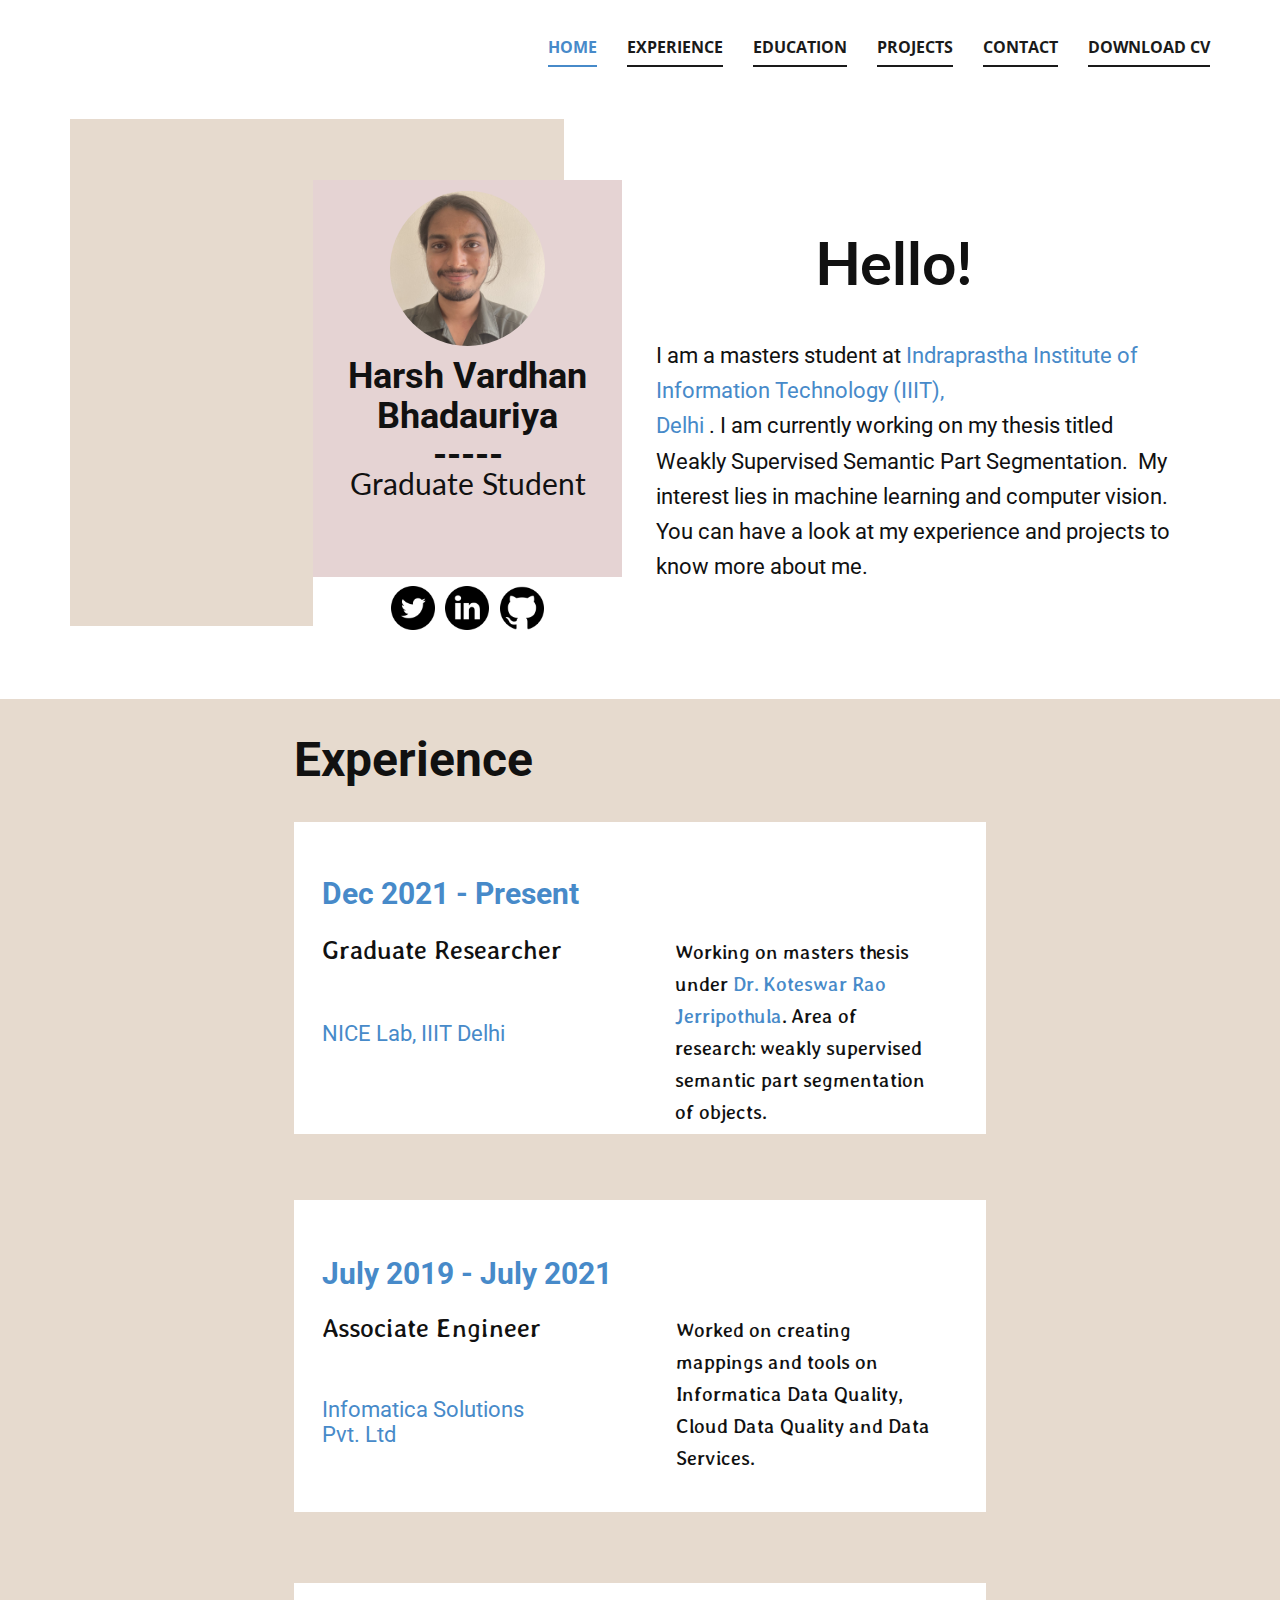
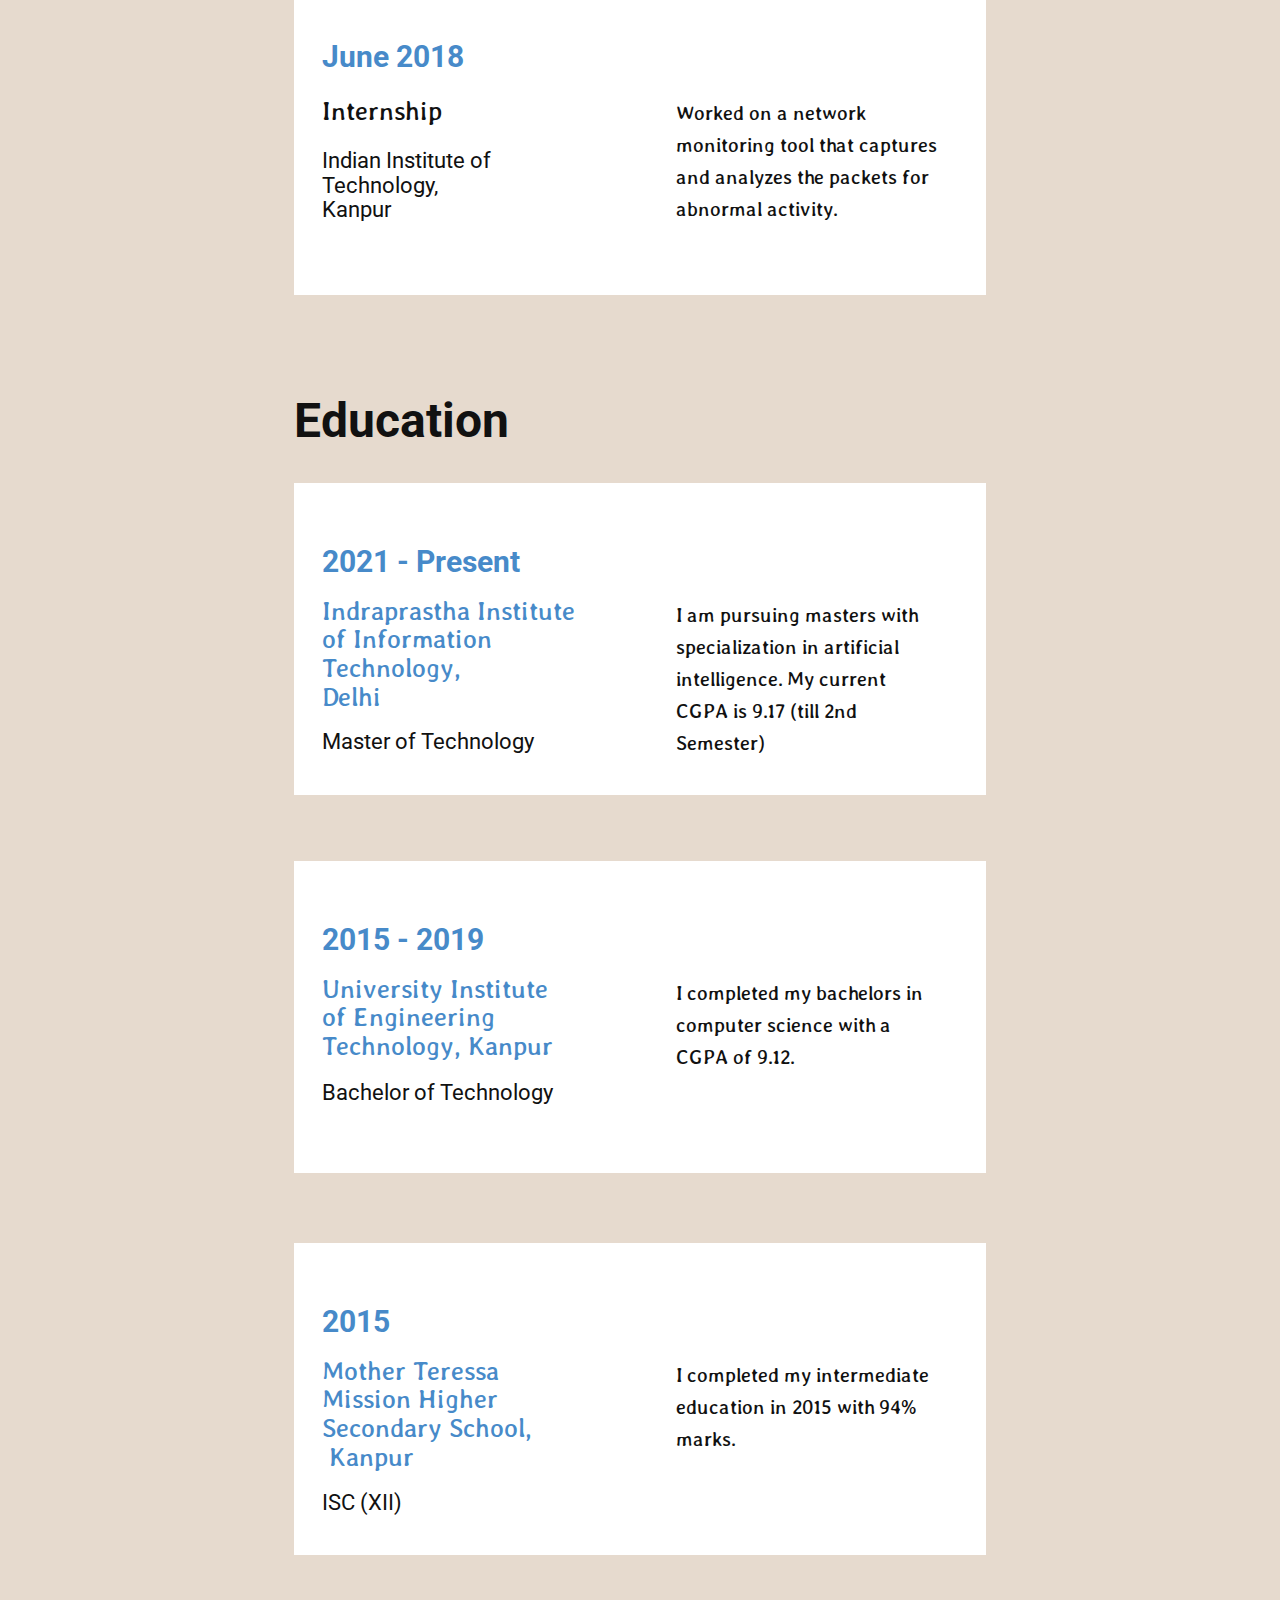
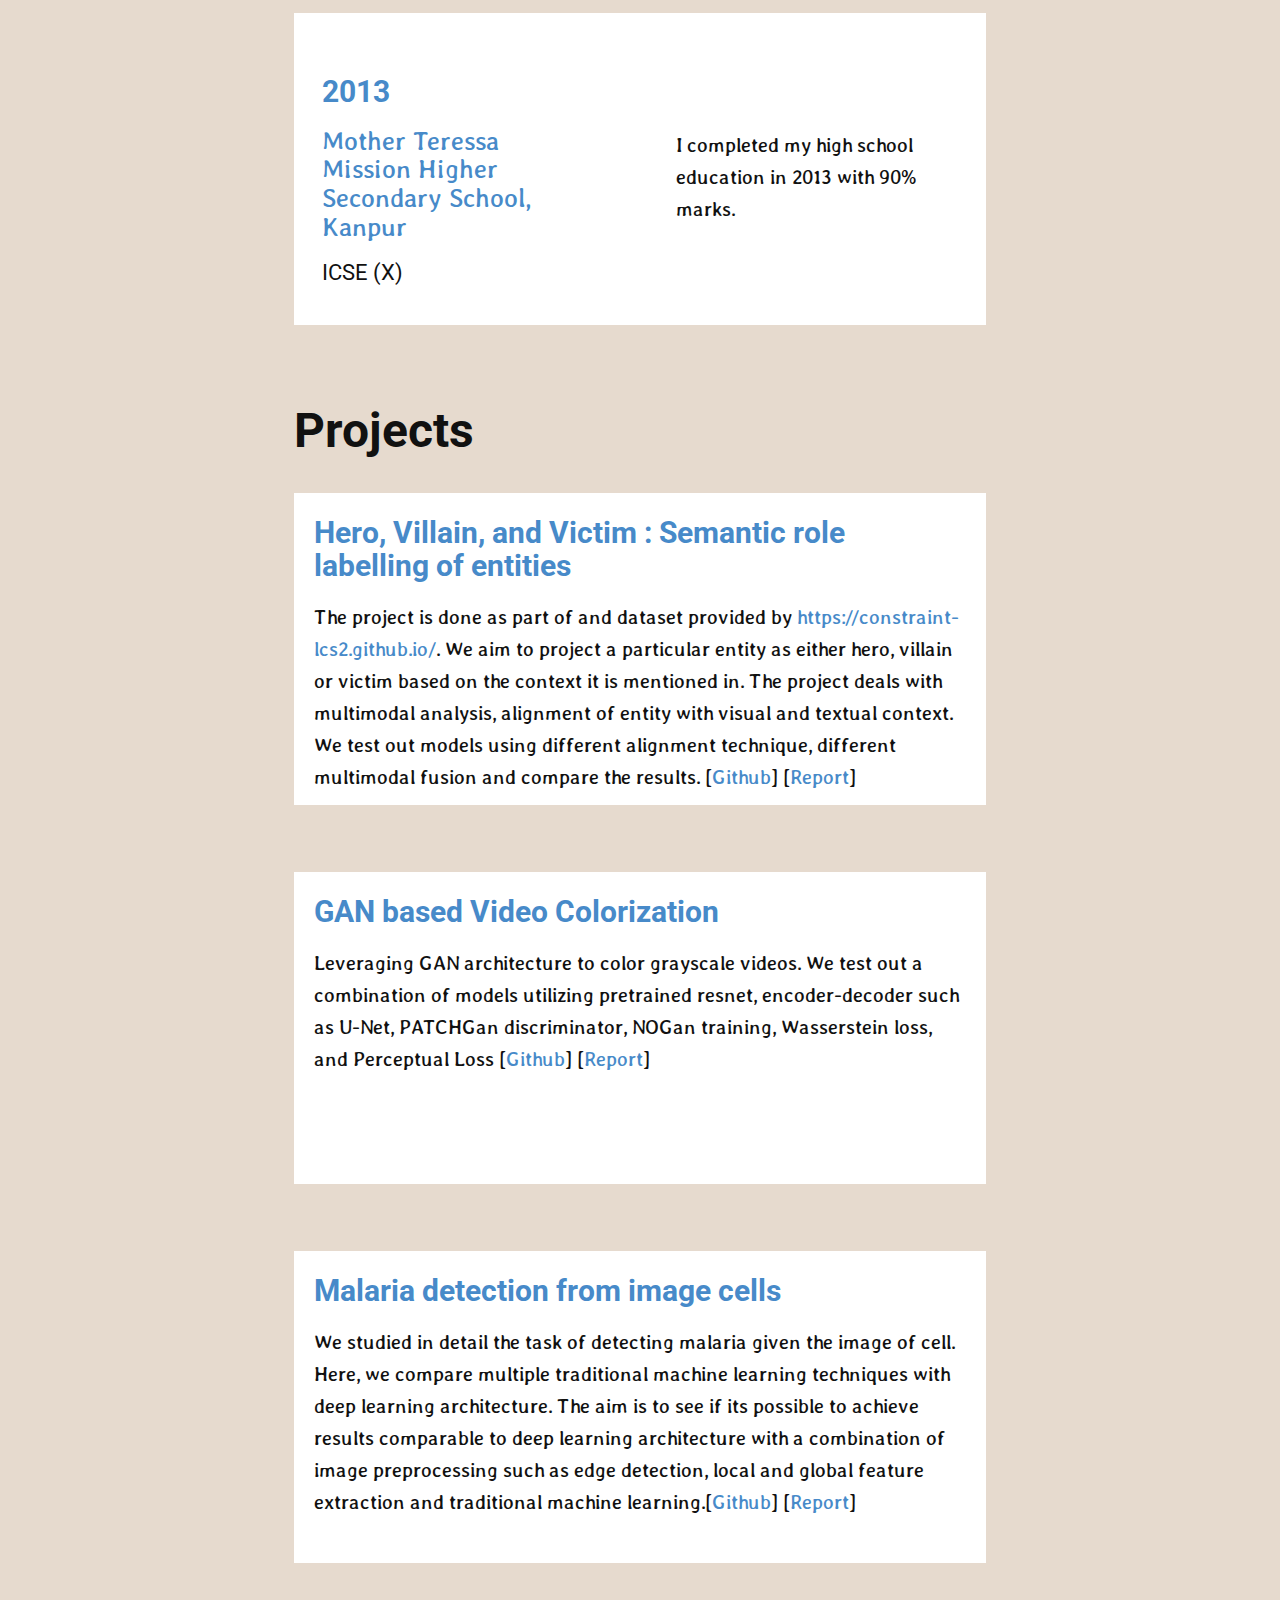
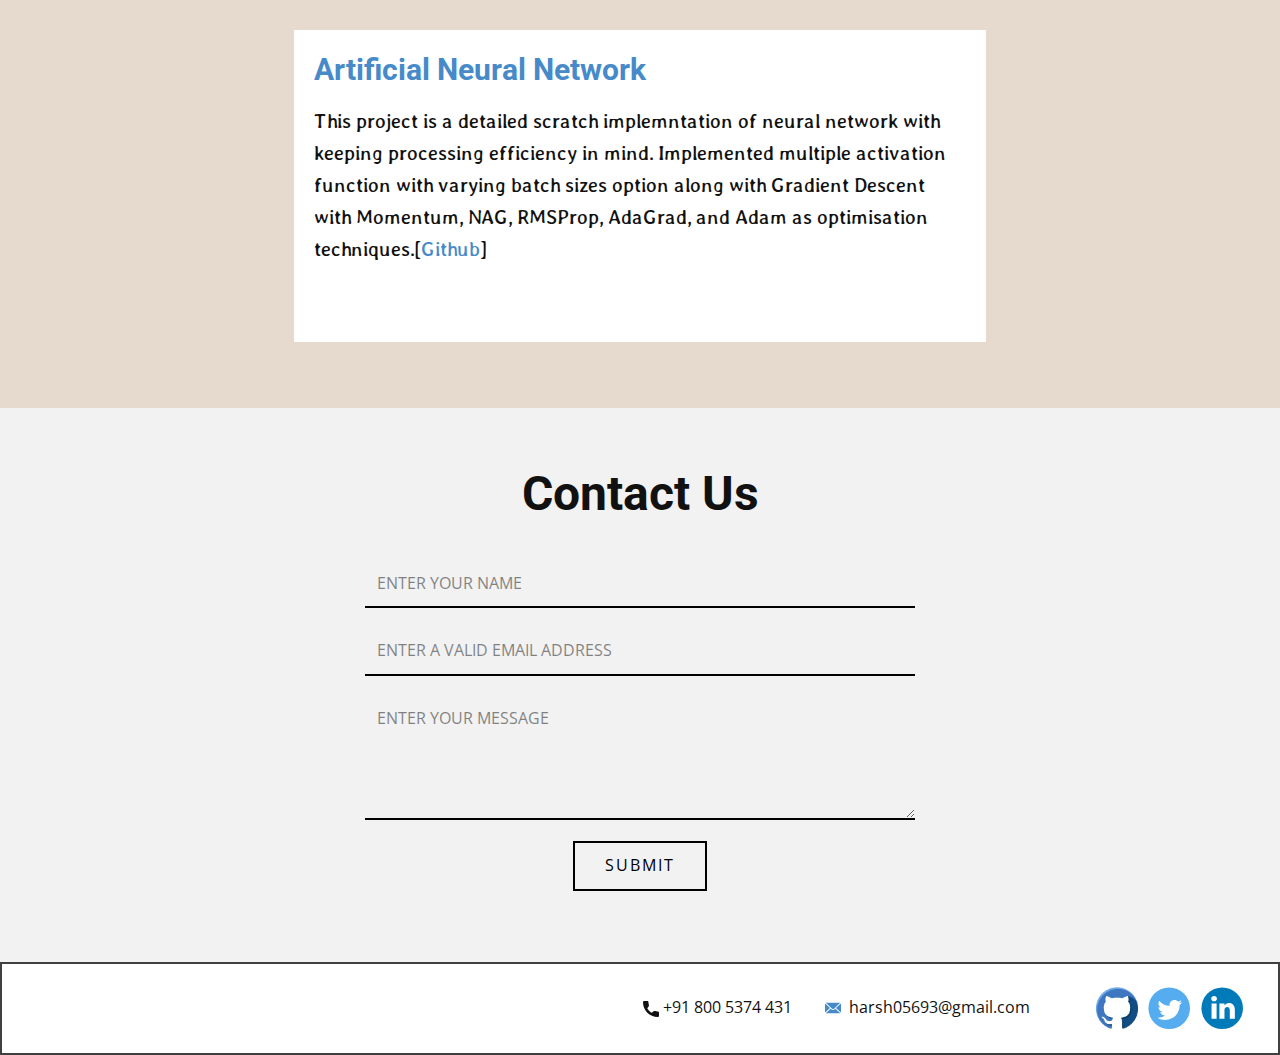
==== index.html @ ad36c6fe "adding compatibility for ipad  and phone" ====
<!DOCTYPE html>
<html style="font-size: 16px;" lang="en"><head>
    <meta name="viewport" content="width=device-width, initial-scale=1.0">
    <meta charset="utf-8">
    <meta name="keywords" content="Harsh Vardhan Bhadauriya-----, Graduate Student​, Hello!, Experience​, Dec 2021​ - Present, ​Graduate Researcher, ​NICE Lab, IIIT Delhi, July 2019​ - July 2021, ​Associate Engineer, ​Infomatica Solutions Pvt. Ltd, Education​, 2021​ - Present, ​​Indraprastha Institute of Information Techn​​ology,&nbsp;Delh​i, Master of Technology, 2015​ - 2019, University Institute of Engineering Technology, Kanpur, Bachelor of Technology, 2015, ​Mother Teressa Mission Higher Secondary School, Kanpur, ​ISC (XII), 2013, ​Mother Teressa Mission Higher Secondary School, Kanpur, ​ICSE (X), Projects, ​Hero, Villain, and Victim : Semantic role labelling of entities, ​GAN based Video Colorization, ​Malaria detection from image cells, ​Artificial Neural Network">
    <meta name="description" content="">
    <title>Home</title>
    <link rel="stylesheet" href="nicepage.css" media="screen">
<link rel="stylesheet" href="Home.css" media="screen">
    <script class="u-script" type="text/javascript" src="jquery.js" "="" defer=""></script>
    <script class="u-script" type="text/javascript" src="nicepage.js" "="" defer=""></script>
    <meta name="generator" content="Nicepage 4.15.11, nicepage.com">
    <link id="u-theme-google-font" rel="stylesheet" href="https://fonts.googleapis.com/css?family=Roboto:100,100i,300,300i,400,400i,500,500i,700,700i,900,900i|Open+Sans:300,300i,400,400i,500,500i,600,600i,700,700i,800,800i">
    <link id="u-page-google-font" rel="stylesheet" href="https://fonts.googleapis.com/css?family=Lato:100,100i,300,300i,400,400i,700,700i,900,900i|Roboto:100,100i,300,300i,400,400i,500,500i,700,700i,900,900i|Averia+Libre:300,300i,400,400i,700,700i">
    
    
    
    
    
    
    <script type="application/ld+json">{
		"@context": "http://schema.org",
		"@type": "Organization",
		"name": "",
		"sameAs": [
				"https://github.com/harsh21122",
				"https://twitter.com/harsh05693",
				"https://www.linkedin.com/in/harsh-vardhan-bhadauriya/"
		]
}</script>
    <meta name="theme-color" content="#478ac9">
    <meta name="twitter:site" content="@">
    <meta name="twitter:card" content="summary_large_image">
    <meta name="twitter:title" content="Home">
    <meta name="twitter:description" content="">
    <meta property="og:title" content="Home">
    <meta property="og:type" content="website">
  </head>
  <body data-home-page="Home.html" data-home-page-title="Home" class="u-body u-overlap u-xl-mode" data-lang="en"><header class="u-clearfix u-header u-sticky u-sticky-fdda u-white u-header" id="sec-eebd"><div class="u-clearfix u-sheet u-sheet-1">
        <nav class="u-menu u-menu-one-level u-offcanvas u-menu-1" data-responsive-from="MD">
          <div class="menu-collapse" style="font-size: 1rem; letter-spacing: 0px; font-weight: 700; text-transform: uppercase;">
            <a class="u-button-style u-custom-active-border-color u-custom-active-color u-custom-border u-custom-border-color u-custom-borders u-custom-color u-custom-hover-border-color u-custom-hover-color u-custom-left-right-menu-spacing u-custom-padding-bottom u-custom-text-active-color u-custom-text-color u-custom-text-decoration u-custom-text-hover-color u-custom-top-bottom-menu-spacing u-nav-link u-text-active-palette-1-base u-text-hover-palette-2-base" href="#">
              <svg class="u-svg-link" viewBox="0 0 24 24"><use xmlns:xlink="http://www.w3.org/1999/xlink" xlink:href="#menu-hamburger"></use></svg>
              <svg class="u-svg-content" version="1.1" id="menu-hamburger" viewBox="0 0 16 16" x="0px" y="0px" xmlns:xlink="http://www.w3.org/1999/xlink" xmlns="http://www.w3.org/2000/svg"><g><rect y="1" width="16" height="2"></rect><rect y="7" width="16" height="2"></rect><rect y="13" width="16" height="2"></rect>
</g></svg>
            </a>
          </div>
          <div class="u-custom-menu u-nav-container">
            <ul class="u-nav u-spacing-30 u-unstyled u-nav-1"><li class="u-nav-item"><a class="u-border-2 u-border-active-palette-1-base u-border-grey-90 u-border-hover-palette-1-base u-border-no-left u-border-no-right u-border-no-top u-button-style u-nav-link u-text-active-palette-1-base u-text-grey-90 u-text-hover-palette-1-base" href="Home.html#sec-ef67" data-page-id="231396813" style="padding: 10px 0px;">Home</a>
</li><li class="u-nav-item"><a class="u-border-2 u-border-active-palette-1-base u-border-grey-90 u-border-hover-palette-1-base u-border-no-left u-border-no-right u-border-no-top u-button-style u-nav-link u-text-active-palette-1-base u-text-grey-90 u-text-hover-palette-1-base" href="Home.html#sec-5819" data-page-id="231396813" style="padding: 10px 0px;">Experience</a>
</li><li class="u-nav-item"><a class="u-border-2 u-border-active-palette-1-base u-border-grey-90 u-border-hover-palette-1-base u-border-no-left u-border-no-right u-border-no-top u-button-style u-nav-link u-text-active-palette-1-base u-text-grey-90 u-text-hover-palette-1-base" href="Home.html#sec-2f54" data-page-id="231396813" style="padding: 10px 0px;">Education</a>
</li><li class="u-nav-item"><a class="u-border-2 u-border-active-palette-1-base u-border-grey-90 u-border-hover-palette-1-base u-border-no-left u-border-no-right u-border-no-top u-button-style u-nav-link u-text-active-palette-1-base u-text-grey-90 u-text-hover-palette-1-base" href="Home.html#sec-294a" data-page-id="231396813" style="padding: 10px 0px;">Projects</a>
</li><li class="u-nav-item"><a class="u-border-2 u-border-active-palette-1-base u-border-grey-90 u-border-hover-palette-1-base u-border-no-left u-border-no-right u-border-no-top u-button-style u-nav-link u-text-active-palette-1-base u-text-grey-90 u-text-hover-palette-1-base" href="Home.html#sec-33ed" data-page-id="231396813" style="padding: 10px 0px;">Contact</a>
</li><li class="u-nav-item"><a class="u-border-2 u-border-active-palette-1-base u-border-grey-90 u-border-hover-palette-1-base u-border-no-left u-border-no-right u-border-no-top u-button-style u-nav-link u-text-active-palette-1-base u-text-grey-90 u-text-hover-palette-1-base" href="https://drive.google.com/file/d/16ha3R_BGqZxnru7YpKHe1cpBrupu0yLo/view?usp=sharing" target="_blank" style="padding: 10px 0px;">Download CV</a>
</li></ul>
          </div>
          <div class="u-custom-menu u-nav-container-collapse">
            <div class="u-black u-container-style u-inner-container-layout u-opacity u-opacity-95 u-sidenav">
              <div class="u-inner-container-layout u-sidenav-overflow">
                <div class="u-menu-close"></div>
                <ul class="u-align-center u-nav u-popupmenu-items u-unstyled u-nav-2"><li class="u-nav-item"><a class="u-button-style u-nav-link" href="Home.html#sec-ef67" data-page-id="231396813">Home</a>
</li><li class="u-nav-item"><a class="u-button-style u-nav-link" href="Home.html#sec-5819" data-page-id="231396813">Experience</a>
</li><li class="u-nav-item"><a class="u-button-style u-nav-link" href="Home.html#sec-2f54" data-page-id="231396813">Education</a>
</li><li class="u-nav-item"><a class="u-button-style u-nav-link" href="Home.html#sec-294a" data-page-id="231396813">Projects</a>
</li><li class="u-nav-item"><a class="u-button-style u-nav-link" href="Home.html#sec-33ed" data-page-id="231396813">Contact</a>
</li><li class="u-nav-item"><a class="u-button-style u-nav-link" href="https://drive.google.com/file/d/16ha3R_BGqZxnru7YpKHe1cpBrupu0yLo/view?usp=sharing" target="_blank">Download CV</a>
</li></ul>
              </div>
            </div>
            <div class="u-black u-menu-overlay u-opacity u-opacity-70"></div>
          </div>
        </nav>
      </div><style class="u-sticky-style" data-style-id="fdda">.u-sticky-fixed.u-sticky-fdda:before, .u-body.u-sticky-fixed .u-sticky-fdda:before {
borders: top right bottom left !important
}</style></header>
    <section class="u-clearfix u-section-1" id="sec-ef67">
      <div class="u-clearfix u-sheet u-sheet-1">
        <div class="u-clearfix u-expanded-width u-layout-wrap u-layout-wrap-1">
          <div class="u-layout">
            <div class="u-layout-row">
              <div class="u-container-style u-custom-color-5 u-layout-cell u-size-26 u-layout-cell-1">
                <div class="u-container-layout u-container-layout-1">
                  <div class="u-container-style u-custom-color-1 u-group u-group-1">
                    <div class="u-container-layout u-container-layout-2">
                      <div class="u-image u-image-circle u-preserve-proportions u-image-1" alt="" data-image-width="1440" data-image-height="1920"></div>
                      <h1 class="u-align-center u-text u-text-1">Harsh Vardhan Bhadauriya<br>-----<br>
                      </h1>
                      <h2 class="u-align-center u-custom-font u-font-lato u-text u-text-default u-text-2">Graduate Student </h2>
                      <div class="u-align-left u-border-3 u-border-white u-container-style u-expanded-width u-group u-white u-group-2">
                        <div class="u-container-layout u-container-layout-3">
                          <div class="u-social-icons u-spacing-10 u-social-icons-1">
                            <a class="u-social-url" title="twitter" target="_blank" href="https://twitter.com/harsh05693"><span class="u-file-icon u-icon u-social-icon u-social-twitter u-icon-1"><img src="images/1384017.png" alt=""></span>
                            </a>
                            <a class="u-social-url" title="linkedin" target="_blank" href="https://www.linkedin.com/in/harsh-vardhan-bhadauriya/"><span class="u-file-icon u-icon u-social-icon u-social-instagram u-icon-2"><img src="images/1384014.png" alt=""></span>
                            </a>
                            <a class="u-social-url" target="_blank" data-type="Github" title="Github" href="https://github.com/harsh21122"><span class="u-file-icon u-icon u-social-github u-social-icon u-icon-3"><img src="images/2111432.png" alt=""></span>
                            </a>
                          </div>
                        </div>
                      </div>
                    </div>
                  </div>
                </div>
              </div>
              <div class="u-container-style u-layout-cell u-size-34 u-layout-cell-2">
                <div class="u-container-layout u-valign-bottom-sm u-valign-bottom-xs u-container-layout-4">
                  <div class="u-container-style u-group u-white u-group-3">
                    <div class="u-container-layout u-valign-bottom-xs u-container-layout-5">
                      <h1 class="u-align-center u-custom-font u-font-lato u-text u-text-default u-text-3">Hello!</h1>
                      <p class="u-align-left u-custom-font u-font-roboto u-text u-text-4">I am a masters student at&nbsp;<a href="https://www.iiitd.ac.in/" class="u-active-none u-border-none u-btn u-button-link u-button-style u-hover-none u-none u-text-palette-1-base u-btn-1" target="_blank">Indraprastha Institute of Information Technology (IIIT),&nbsp;<br>Delh​i
                        </a>. I am currently working on my thesis titled Weakly Supervised Semantic Part Segmentation.&nbsp; My interest lies in machine learning and computer vision.&nbsp;<br>You can have a look at my experience and projects to know more about me.
                      </p>
                    </div>
                  </div>
                </div>
              </div>
            </div>
          </div>
        </div>
      </div>
    </section>
    <section class="u-clearfix u-custom-color-5 u-section-2" id="sec-5819">
      <div class="u-clearfix u-sheet u-sheet-1">
        <h1 class="u-align-left u-custom-font u-font-roboto u-text u-text-default u-text-1">Experience<span style="font-weight: 700;"></span>
        </h1>
        <div class="u-align-center-xs u-container-style u-expanded-width-sm u-expanded-width-xs u-group u-white u-group-1">
          <div class="u-container-layout u-container-layout-1">
            <h2 class="u-align-left-lg u-align-left-md u-align-left-sm u-align-left-xl u-custom-font u-font-roboto u-subtitle u-text u-text-default u-text-palette-1-base u-text-2">Dec 2021​ - Present</h2>
            <h2 class="u-align-left-lg u-align-left-md u-align-left-sm u-align-left-xl u-custom-font u-subtitle u-text u-text-3"> Graduate Researcher</h2>
            <p class="u-align-left-lg u-align-left-md u-align-left-sm u-align-left-xl u-custom-font u-text u-text-4"> Working on masters thesis under <a href="https://sites.google.com/site/koteswarraojerripothula/home" class="u-active-none u-border-none u-btn u-button-link u-button-style u-hover-none u-none u-text-palette-1-base u-btn-1" target="_blank">Dr. Koteswar Rao Jerripothula</a>. Area of research: weakly supervised semantic part segmentation of objects.&nbsp;
            </p>
            <h2 class="u-align-left-lg u-align-left-md u-align-left-sm u-align-left-xl u-custom-font u-font-roboto u-subtitle u-text u-text-default u-text-5">
              <a href="https://sites.google.com/site/koteswarraojerripothula/neatai-servolab" class="u-active-none u-border-none u-btn u-button-link u-button-style u-hover-none u-none u-text-palette-1-base u-btn-2" target="_blank"> NICE Lab, IIIT Delhi</a>
            </h2>
          </div>
        </div>
        <div class="u-align-center-xs u-container-style u-expanded-width-sm u-expanded-width-xs u-group u-white u-group-2">
          <div class="u-container-layout u-container-layout-2">
            <h2 class="u-align-left-lg u-align-left-md u-align-left-sm u-align-left-xl u-custom-font u-font-roboto u-subtitle u-text u-text-default u-text-palette-1-base u-text-6">July 2019​ - July 2021</h2>
            <h2 class="u-align-left-lg u-align-left-md u-align-left-sm u-align-left-xl u-custom-font u-subtitle u-text u-text-7"> Associate Engineer</h2>
            <p class="u-align-left-lg u-align-left-md u-align-left-sm u-align-left-xl u-custom-font u-text u-text-8"> Worked on creating mappings and tools on Informatica Data Quality, Cloud Data Quality and Data Services.</p>
            <h2 class="u-align-left-lg u-align-left-md u-align-left-sm u-align-left-xl u-custom-font u-font-roboto u-subtitle u-text u-text-default u-text-9">
              <a href="https://www.informatica.com/in/" class="u-active-none u-border-none u-btn u-button-link u-button-style u-hover-none u-none u-text-palette-1-base u-btn-3" target="_blank"> Infomatica Solutions&nbsp;<br>Pvt. Ltd
              </a>
            </h2>
          </div>
        </div>
        <div class="u-container-style u-expanded-width-xs u-group u-white u-group-3">
          <div class="u-container-layout u-container-layout-3">
            <h2 class="u-align-center-xs u-align-left-lg u-align-left-md u-align-left-sm u-align-left-xl u-custom-font u-font-roboto u-subtitle u-text u-text-default u-text-palette-1-base u-text-10">June 2018 </h2>
            <h2 class="u-align-center-xs u-align-left-lg u-align-left-md u-align-left-sm u-align-left-xl u-custom-font u-subtitle u-text u-text-11">Internship</h2>
            <p class="u-align-center-xs u-align-left-lg u-align-left-md u-align-left-sm u-align-left-xl u-custom-font u-text u-text-12"> Worked on a network monitoring tool that captures and analyzes the packets for abnormal activity.</p>
            <h2 class="u-align-center-xs u-align-left-lg u-align-left-md u-align-left-sm u-align-left-xl u-custom-font u-font-roboto u-subtitle u-text u-text-default-lg u-text-default-md u-text-default-sm u-text-default-xl u-text-13">Indian Institute&nbsp;of&nbsp;<br>Technology,<br>Kanpur
            </h2>
          </div>
        </div>
      </div>
    </section>
    <section class="u-clearfix u-custom-color-5 u-section-3" id="sec-2f54">
      <div class="u-clearfix u-sheet u-sheet-1">
        <h1 class="u-align-left u-custom-font u-font-roboto u-text u-text-default u-text-1">Education<span style="font-weight: 700;"></span>
        </h1>
        <div class="u-align-center-xs u-container-style u-group u-white u-group-1">
          <div class="u-container-layout u-container-layout-1">
            <h2 class="u-align-left-lg u-align-left-md u-align-left-sm u-align-left-xl u-custom-font u-font-roboto u-subtitle u-text u-text-default u-text-palette-1-base u-text-2">2021​ - Present</h2>
            <h2 class="u-align-left-lg u-align-left-md u-align-left-sm u-align-left-xl u-custom-font u-subtitle u-text u-text-3">
              <a href="https://www.iiitd.ac.in/" class="u-active-none u-border-none u-btn u-button-link u-button-style u-hover-none u-none u-text-palette-1-base u-btn-1"> Indraprastha Institute&nbsp;<br>of Information&nbsp;<br>Techn​​ology,&nbsp;<br>Delh​i
              </a>
            </h2>
            <p class="u-align-left-lg u-align-left-md u-align-left-sm u-align-left-xl u-custom-font u-text u-text-4"> I am pursuing masters with&nbsp;<br>specialization in artificial intelligence. My current CGPA is 9.17 (till 2nd Semester)
            </p>
            <h2 class="u-align-center-xs u-align-left-lg u-align-left-md u-align-left-sm u-align-left-xl u-custom-font u-font-roboto u-subtitle u-text u-text-default u-text-5">Master of Technology</h2>
          </div>
        </div>
        <div class="u-align-center-xs u-container-style u-group u-white u-group-2">
          <div class="u-container-layout u-container-layout-2">
            <h2 class="u-align-left-lg u-align-left-md u-align-left-sm u-align-left-xl u-custom-font u-font-roboto u-subtitle u-text u-text-default u-text-palette-1-base u-text-6">2015​ - 2019</h2>
            <h2 class="u-align-left-lg u-align-left-md u-align-left-sm u-align-left-xl u-custom-font u-subtitle u-text u-text-7">
              <a href="http://csjmu.ac.in/school-of-engineering-and-technology/#" class="u-active-none u-border-none u-btn u-button-link u-button-style u-hover-none u-none u-text-palette-1-base u-btn-2">University Institute&nbsp;<br>of Engineering&nbsp;<br>Technology, Kanpur
              </a>
            </h2>
            <p class="u-align-left-lg u-align-left-md u-align-left-sm u-align-left-xl u-custom-font u-text u-text-8">I completed my bachelors in computer science with a CGPA of 9.12.</p>
            <h2 class="u-align-left-lg u-align-left-md u-align-left-sm u-align-left-xl u-custom-font u-font-roboto u-subtitle u-text u-text-default u-text-9">Bachelor of Technology</h2>
          </div>
        </div>
        <div class="u-container-style u-expanded-width-xs u-group u-white u-group-3">
          <div class="u-container-layout u-container-layout-3">
            <h2 class="u-align-left-lg u-align-left-md u-align-left-sm u-align-left-xl u-custom-font u-font-roboto u-subtitle u-text u-text-default u-text-palette-1-base u-text-10">2015</h2>
            <h2 class="u-align-left-lg u-align-left-md u-align-left-sm u-align-left-xl u-custom-font u-subtitle u-text u-text-11">
              <a href="https://www.mtmhss.edu.in/Kidwai-Nagar/kidwai-nagar.aspx" class="u-active-none u-border-none u-btn u-button-link u-button-style u-hover-none u-none u-text-palette-1-base u-btn-3" target="_blank">Mother Teressa&nbsp;<br>Mission Higher&nbsp;<br>Secondary School,<br>&nbsp;Kanpur
              </a>
            </h2>
            <p class="u-align-left-lg u-align-left-md u-align-left-sm u-align-left-xl u-custom-font u-text u-text-12">I completed my intermediate education in 2015 with 94% marks.</p>
            <h2 class="u-align-left-lg u-align-left-md u-align-left-sm u-align-left-xl u-custom-font u-font-roboto u-subtitle u-text u-text-default u-text-13"> ISC (XII)</h2>
          </div>
        </div>
        <div class="u-container-style u-expanded-width-sm u-expanded-width-xs u-group u-white u-group-4">
          <div class="u-container-layout u-container-layout-4">
            <h2 class="u-align-left-lg u-align-left-md u-align-left-sm u-align-left-xl u-custom-font u-font-roboto u-subtitle u-text u-text-default u-text-palette-1-base u-text-14">2013</h2>
            <h2 class="u-align-left-lg u-align-left-md u-align-left-sm u-align-left-xl u-custom-font u-subtitle u-text u-text-15">
              <a href="https://www.mtmhss.edu.in/Kidwai-Nagar/kidwai-nagar.aspx" class="u-active-none u-border-none u-btn u-button-link u-button-style u-hover-none u-none u-text-palette-1-base u-btn-4" target="_blank"> Mother Teressa&nbsp;<br>Mission Higher&nbsp;<br>Secondary School,&nbsp;<br>Kanpur
              </a>
            </h2>
            <p class="u-align-left-lg u-align-left-md u-align-left-sm u-align-left-xl u-custom-font u-text u-text-16">I completed my high school education in 2013 with 90% marks.</p>
            <h2 class="u-align-left-lg u-align-left-md u-align-left-sm u-align-left-xl u-custom-font u-font-roboto u-subtitle u-text u-text-default u-text-17"> ICSE (X)</h2>
          </div>
        </div>
      </div>
    </section>
    <section class="u-clearfix u-custom-color-5 u-section-4" id="sec-294a">
      <div class="u-clearfix u-sheet u-sheet-1">
        <h1 class="u-align-left u-custom-font u-font-roboto u-text u-text-default u-text-1">Projects</h1>
        <div class="u-container-style u-expanded-width-xs u-group u-white u-group-1">
          <div class="u-container-layout u-container-layout-1">
            <h2 class="u-align-center-xs u-align-left-lg u-align-left-md u-align-left-sm u-align-left-xl u-custom-font u-font-roboto u-subtitle u-text u-text-default u-text-palette-1-base u-text-2"> Hero, Villain, and Victim : Semantic role labelling of entities</h2>
            <p class="u-align-center-xs u-align-left-lg u-align-left-md u-align-left-sm u-align-left-xl u-custom-font u-text u-text-3"> The project is done as part of and dataset provided by <a href="https://constraint-lcs2.github.io/" class="u-active-none u-border-none u-btn u-button-link u-button-style u-hover-none u-none u-text-palette-1-base u-btn-1">https://constraint-lcs2.github.io/</a>. We aim to project a particular entity as either hero, villain or victim based on the context it is mentioned in. The project deals with multimodal analysis, alignment of entity with visual and textual context. We test out models using different alignment technique, different multimodal fusion and compare the results. [<a href="https://github.com/harsh21122/Hero-Villain-and-Victim-Semantic-role-labelling-of-entities" class="u-active-none u-border-none u-btn u-button-link u-button-style u-hover-none u-none u-text-palette-1-base u-btn-2" target="_blank">Github</a>] [<a href="https://github.com/harsh21122/Hero-Villain-and-Victim-Semantic-role-labelling-of-entities/blob/main/Semantic%20role%20labelling%20of%20entities.pdf" class="u-active-none u-border-none u-btn u-button-link u-button-style u-hover-none u-none u-text-palette-1-base u-btn-3" target="_blank">Report</a>]
            </p>
          </div>
        </div>
        <div class="u-container-style u-group u-white u-group-2">
          <div class="u-container-layout u-container-layout-2">
            <h2 class="u-align-center-xs u-align-left-lg u-align-left-md u-align-left-sm u-align-left-xl u-custom-font u-font-roboto u-subtitle u-text u-text-default u-text-palette-1-base u-text-4"> GAN based Video Colorization</h2>
            <p class="u-align-center-xs u-align-left-lg u-align-left-md u-align-left-sm u-align-left-xl u-custom-font u-text u-text-5"> Leveraging GAN architecture to color grayscale videos. We test out a combination of models utilizing pretrained resnet, encoder-decoder such as U-Net, PATCHGan discriminator, NOGan training, Wasserstein loss, and Perceptual Loss&nbsp;[<a href="https://github.com/harsh21122/GANVideoColorization" class="u-active-none u-border-none u-btn u-button-link u-button-style u-hover-none u-none u-text-palette-1-base u-btn-4" target="_blank">Github</a>] [<a href="https://github.com/harsh21122/GANVideoColorization/blob/main/GANVideoColorization.pdf" class="u-active-none u-border-none u-btn u-button-link u-button-style u-hover-none u-none u-text-palette-1-base u-btn-5" target="_blank">Report</a>]
            </p>
          </div>
        </div>
        <div class="u-container-style u-group u-white u-group-3">
          <div class="u-container-layout u-container-layout-3">
            <h2 class="u-align-center-xs u-align-left-lg u-align-left-md u-align-left-sm u-align-left-xl u-custom-font u-font-roboto u-subtitle u-text u-text-default u-text-palette-1-base u-text-6"> Malaria detection from image cells</h2>
            <p class="u-align-center-xs u-align-left-lg u-align-left-md u-align-left-sm u-align-left-xl u-custom-font u-text u-text-7">We studied in detail the task of detecting malaria given the image of cell. Here, we compare multiple traditional machine learning techniques with deep learning architecture. The aim is to see if its possible to achieve results comparable to deep learning architecture with a combination of image preprocessing such as edge detection, local and global feature extraction and traditional machine learning.[<a href="https://github.com/harsh21122/MalariaDetection" class="u-active-none u-border-none u-btn u-button-link u-button-style u-hover-none u-none u-text-palette-1-base u-btn-6" target="_blank">Github</a>] [<a href="https://github.com/harsh21122/MalariaDetection/blob/main/Report.pdf" class="u-active-none u-border-none u-btn u-button-link u-button-style u-hover-none u-none u-text-palette-1-base u-btn-7" target="_blank">Report</a>]
            </p>
          </div>
        </div>
        <div class="u-container-style u-group u-white u-group-4">
          <div class="u-container-layout u-container-layout-4">
            <h2 class="u-align-center-xs u-align-left-lg u-align-left-md u-align-left-sm u-align-left-xl u-custom-font u-font-roboto u-subtitle u-text u-text-default u-text-palette-1-base u-text-8"> Artificial Neural Network</h2>
            <p class="u-align-center-xs u-align-left-lg u-align-left-md u-align-left-sm u-align-left-xl u-custom-font u-text u-text-9">This project is a detailed scratch implemntation of neural network with keeping processing efficiency in mind. Implemented multiple activation function with varying batch sizes option along with Gradient Descent with Momentum, NAG, RMSProp, AdaGrad, and Adam as optimisation techniques.[<a href="https://github.com/harsh21122/NeuralNetwork" class="u-active-none u-border-none u-btn u-button-link u-button-style u-hover-none u-none u-text-palette-1-base u-btn-8" target="_blank">Github</a>]&nbsp;
            </p>
          </div>
        </div>
      </div>
    </section>

    

    <script
      src="https://code.jquery.com/jquery-3.4.1.js"
      integrity="sha256-WpOohJOqMqqyKL9FccASB9O0KwACQJpFTUBLTYOVvVU="
      crossorigin="anonymous"></script>
    <script>
      function SubForm (){
        $.ajax({
          url:"https://api.apispreadsheets.com/data/M0sfi5lku5eDK5KC/",
          type:"post",
          data:$("#myForm").serializeArray(),
          success: function(){
            alert("Thank you! Your message has been sent.")
          },
          error: function(){
            alert(" Unable to send your message. Please fix errors then try again.")
          }
        });
      }
    </script>

    <section class="u-align-center u-clearfix u-grey-5 u-section-5" id="sec-33ed">
    <div class="u-clearfix u-sheet u-valign-middle u-sheet-1">
      <h1 class="u-text u-text-default u-text-1">Contact Us</h1>
      <div class="u-form u-form-1">
        <form id="myForm" class="u-clearfix u-form-spacing-20 u-form-vertical u-inner-form" style="padding: 10px" source="email" name="form">
          <div class="u-form-group u-form-name u-label-none">
            <label for="name-3b9a" class="u-label">Name</label>
            <input type="text" placeholder="Enter your Name" id="name-3b9a" name="name" class="u-border-2 u-border-black u-border-no-left u-border-no-right u-border-no-top u-input u-input-rectangle u-input-1" required="">
          </div>
          <div class="u-form-email u-form-group u-label-none">
            <label for="email-3b9a" class="u-label">Email</label>
            <input type="email" placeholder="Enter a valid email address" id="email-3b9a" name="email" class="u-border-2 u-border-black u-border-no-left u-border-no-right u-border-no-top u-input u-input-rectangle u-input-2" required="">
          </div>
          <div class="u-form-group u-form-message u-label-none">
            <label for="message-3b9a" class="u-label">Message</label>
            <textarea placeholder="Enter your message" rows="4" cols="50" id="message-3b9a" name="message" class="u-border-2 u-border-black u-border-no-left u-border-no-right u-border-no-top u-input u-input-rectangle u-input-3" required=""></textarea>
          </div>
          <div class="u-align-center u-form-group u-form-submit">
            <a href="#" class="u-border-2 u-border-black u-btn u-btn-rectangle u-btn-submit u-button-style u-none u-btn-1"  onclick='SubForm()'>Submit</a>
            <input type="submit" value="submit" class="u-form-control-hidden">
          </div>
        </form>
      </div>
    </div>
    </section>


    <style class="u-overlap-style">.u-overlap:not(.u-sticky-scroll) .u-header {
background-color: #ffffff !important
}</style>
    
    
    <footer class="u-align-center-md u-align-center-sm u-align-center-xs u-border-2 u-border-grey-75 u-clearfix u-footer u-white" id="sec-d22f"><div class="u-clearfix u-sheet u-valign-middle-xl u-sheet-1">
        <div class="u-align-left u-social-icons u-spacing-10 u-social-icons-1">
          <a class="u-social-url" title="https://github.com/harsh21122" target="_blank" href="https://github.com/harsh21122"><span class="u-file-icon u-icon u-social-facebook u-social-icon u-icon-1"><img src="images/270798.png" alt=""></span>
          </a>
          <a class="u-social-url" title="twitter" target="_blank" href="https://twitter.com/harsh05693"><span class="u-icon u-social-icon u-social-twitter u-icon-2"><svg class="u-svg-link" preserveAspectRatio="xMidYMin slice" viewBox="0 0 112 112" style=""><use xmlns:xlink="http://www.w3.org/1999/xlink" xlink:href="#svg-3422"></use></svg><svg class="u-svg-content" viewBox="0 0 112 112" x="0" y="0" id="svg-3422"><circle fill="currentColor" class="st0" cx="56.1" cy="56.1" r="55"></circle><path fill="#FFFFFF" d="M83.8,47.3c0,0.6,0,1.2,0,1.7c0,17.7-13.5,38.2-38.2,38.2C38,87.2,31,85,25,81.2c1,0.1,2.1,0.2,3.2,0.2
            c6.3,0,12.1-2.1,16.7-5.7c-5.9-0.1-10.8-4-12.5-9.3c0.8,0.2,1.7,0.2,2.5,0.2c1.2,0,2.4-0.2,3.5-0.5c-6.1-1.2-10.8-6.7-10.8-13.1
            c0-0.1,0-0.1,0-0.2c1.8,1,3.9,1.6,6.1,1.7c-3.6-2.4-6-6.5-6-11.2c0-2.5,0.7-4.8,1.8-6.7c6.6,8.1,16.5,13.5,27.6,14
            c-0.2-1-0.3-2-0.3-3.1c0-7.4,6-13.4,13.4-13.4c3.9,0,7.3,1.6,9.8,4.2c3.1-0.6,5.9-1.7,8.5-3.3c-1,3.1-3.1,5.8-5.9,7.4
            c2.7-0.3,5.3-1,7.7-2.1C88.7,43,86.4,45.4,83.8,47.3z"></path></svg></span>
          </a>
          <a class="u-social-url" title="https://www.linkedin.com/in/harsh-vardhan-bhadauriya/" target="_blank" href="https://www.linkedin.com/in/harsh-vardhan-bhadauriya/"><span class="u-icon u-social-icon u-social-linkedin u-icon-3"><svg class="u-svg-link" preserveAspectRatio="xMidYMin slice" viewBox="0 0 112 112" style=""><use xmlns:xlink="http://www.w3.org/1999/xlink" xlink:href="#svg-f6cf"></use></svg><svg class="u-svg-content" viewBox="0 0 112 112" x="0" y="0" id="svg-f6cf"><circle fill="currentColor" cx="56.1" cy="56.1" r="55"></circle><path fill="#FFFFFF" d="M41.3,83.7H27.9V43.4h13.4V83.7z M34.6,37.9L34.6,37.9c-4.6,0-7.5-3.1-7.5-7c0-4,3-7,7.6-7s7.4,3,7.5,7
            C42.2,34.8,39.2,37.9,34.6,37.9z M89.6,83.7H76.2V62.2c0-5.4-1.9-9.1-6.8-9.1c-3.7,0-5.9,2.5-6.9,4.9c-0.4,0.9-0.4,2.1-0.4,3.3v22.5
            H48.7c0,0,0.2-36.5,0-40.3h13.4v5.7c1.8-2.7,5-6.7,12.1-6.7c8.8,0,15.4,5.8,15.4,18.1V83.7z"></path></svg></span>
          </a>
        </div>
        <a href="mailto:harsh05693@gmail.com" class="u-active-none u-bottom-left-radius-0 u-bottom-right-radius-0 u-btn u-btn-rectangle u-button-style u-hover-none u-none u-radius-0 u-text-body-color u-top-left-radius-0 u-top-right-radius-0 u-btn-1"><span class="u-icon u-icon-4"><svg class="u-svg-content" viewBox="0 0 24 16" x="0px" y="0px" style="width: 1em; height: 1em;"><path fill="currentColor" d="M23.8,1.1l-7.3,6.8l7.3,6.8c0.1-0.2,0.2-0.6,0.2-0.9V2C24,1.7,23.9,1.4,23.8,1.1z M21.8,0H2.2
	c-0.4,0-0.7,0.1-1,0.2L10.6,9c0.8,0.8,2.2,0.8,3,0l9.2-8.7C22.6,0.1,22.2,0,21.8,0z M0.2,1.1C0.1,1.4,0,1.7,0,2V14
	c0,0.3,0.1,0.6,0.2,0.9l7.3-6.8L0.2,1.1z M15.5,9l-1.1,1c-1.3,1.2-3.6,1.2-4.9,0l-1-1l-7.3,6.8c0.2,0.1,0.6,0.2,1,0.2H22
	c0.4,0,0.6-0.1,1-0.2L15.5,9z"></path></svg><img></span>&nbsp; harsh05693@gmail.com
        </a>
        <a href="tel:+91 800 5374 431" class="u-active-none u-bottom-left-radius-0 u-bottom-right-radius-0 u-btn u-btn-rectangle u-button-style u-hover-none u-none u-radius-0 u-top-left-radius-0 u-top-right-radius-0 u-btn-2"><span class="u-icon"><svg class="u-svg-content" viewBox="0 0 405.333 405.333" x="0px" y="0px" style="width: 1em; height: 1em;"><path d="M373.333,266.88c-25.003,0-49.493-3.904-72.704-11.563c-11.328-3.904-24.192-0.896-31.637,6.699l-46.016,34.752    c-52.8-28.181-86.592-61.952-114.389-114.368l33.813-44.928c8.512-8.512,11.563-20.971,7.915-32.64    C142.592,81.472,138.667,56.96,138.667,32c0-17.643-14.357-32-32-32H32C14.357,0,0,14.357,0,32    c0,205.845,167.488,373.333,373.333,373.333c17.643,0,32-14.357,32-32V298.88C405.333,281.237,390.976,266.88,373.333,266.88z"></path></svg><img></span>&nbsp;+91 800 5374 431
        </a>
      </div></footer>

</body></html>
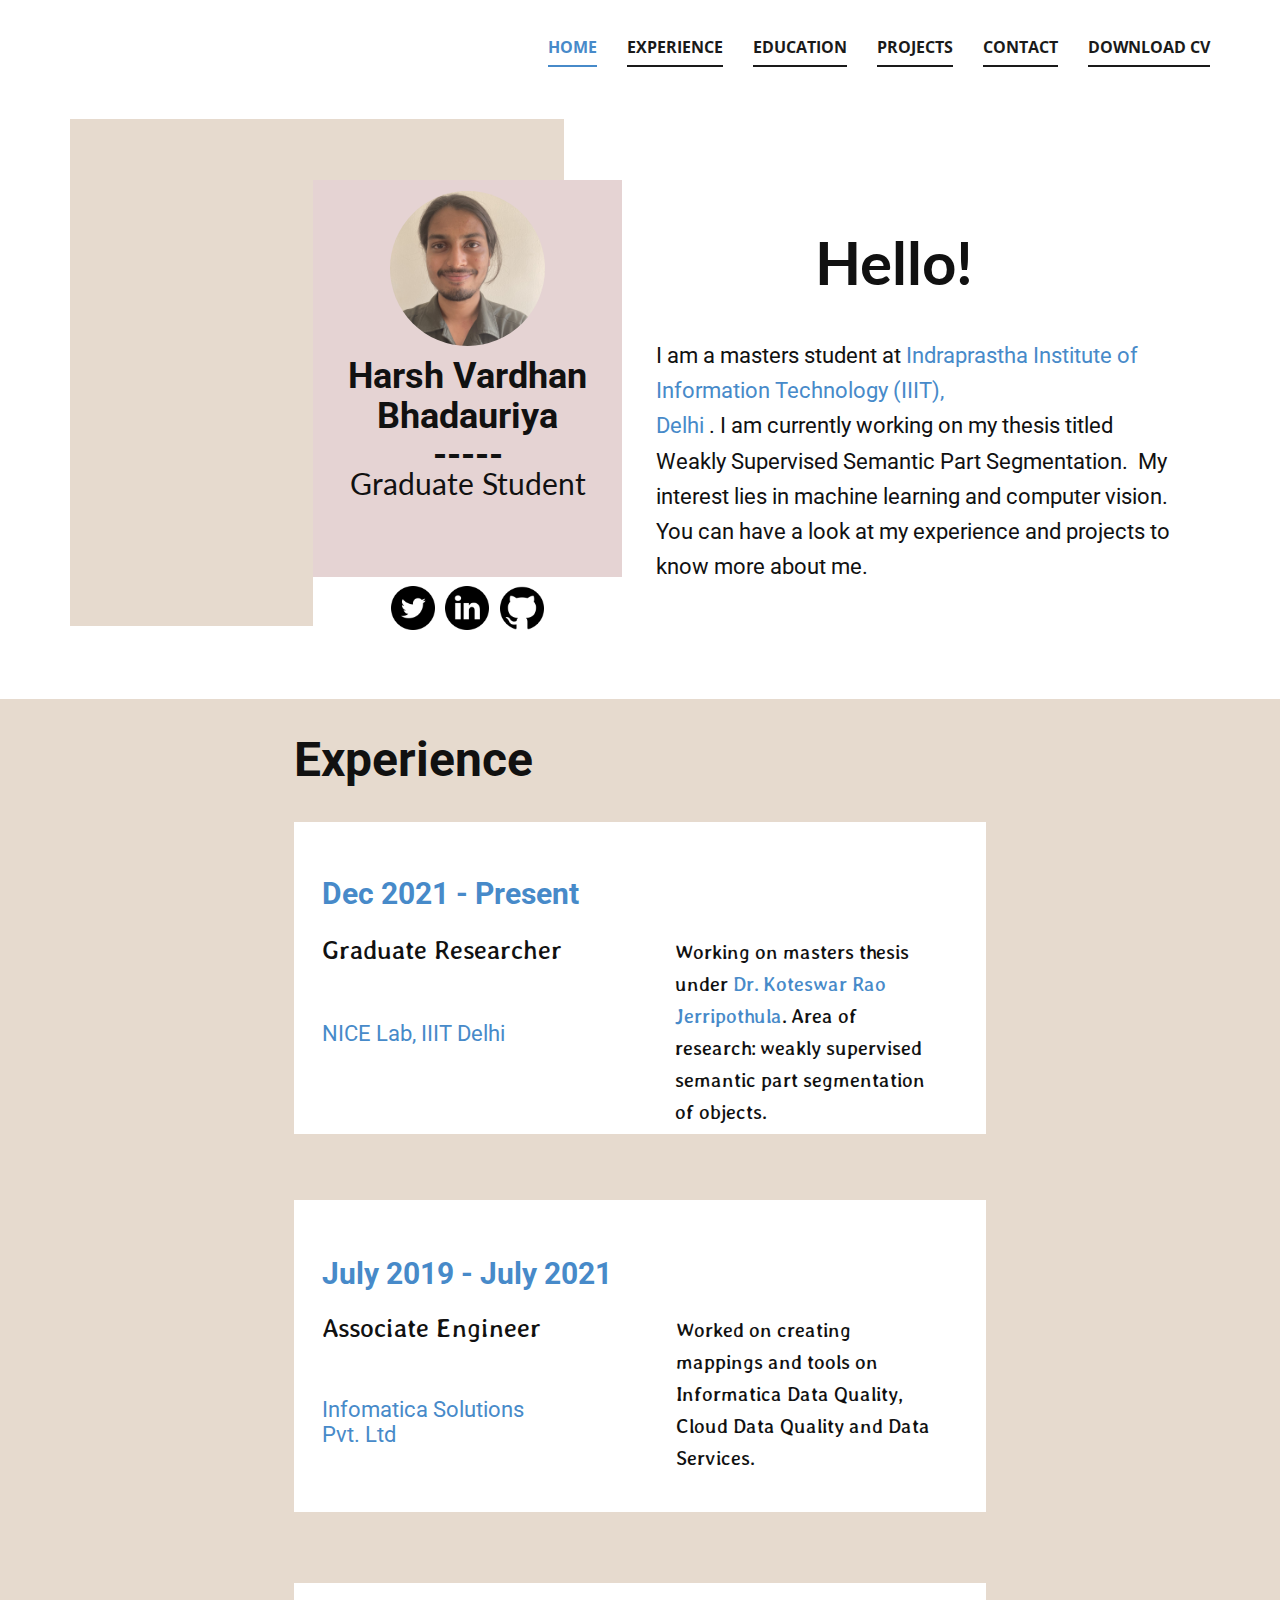
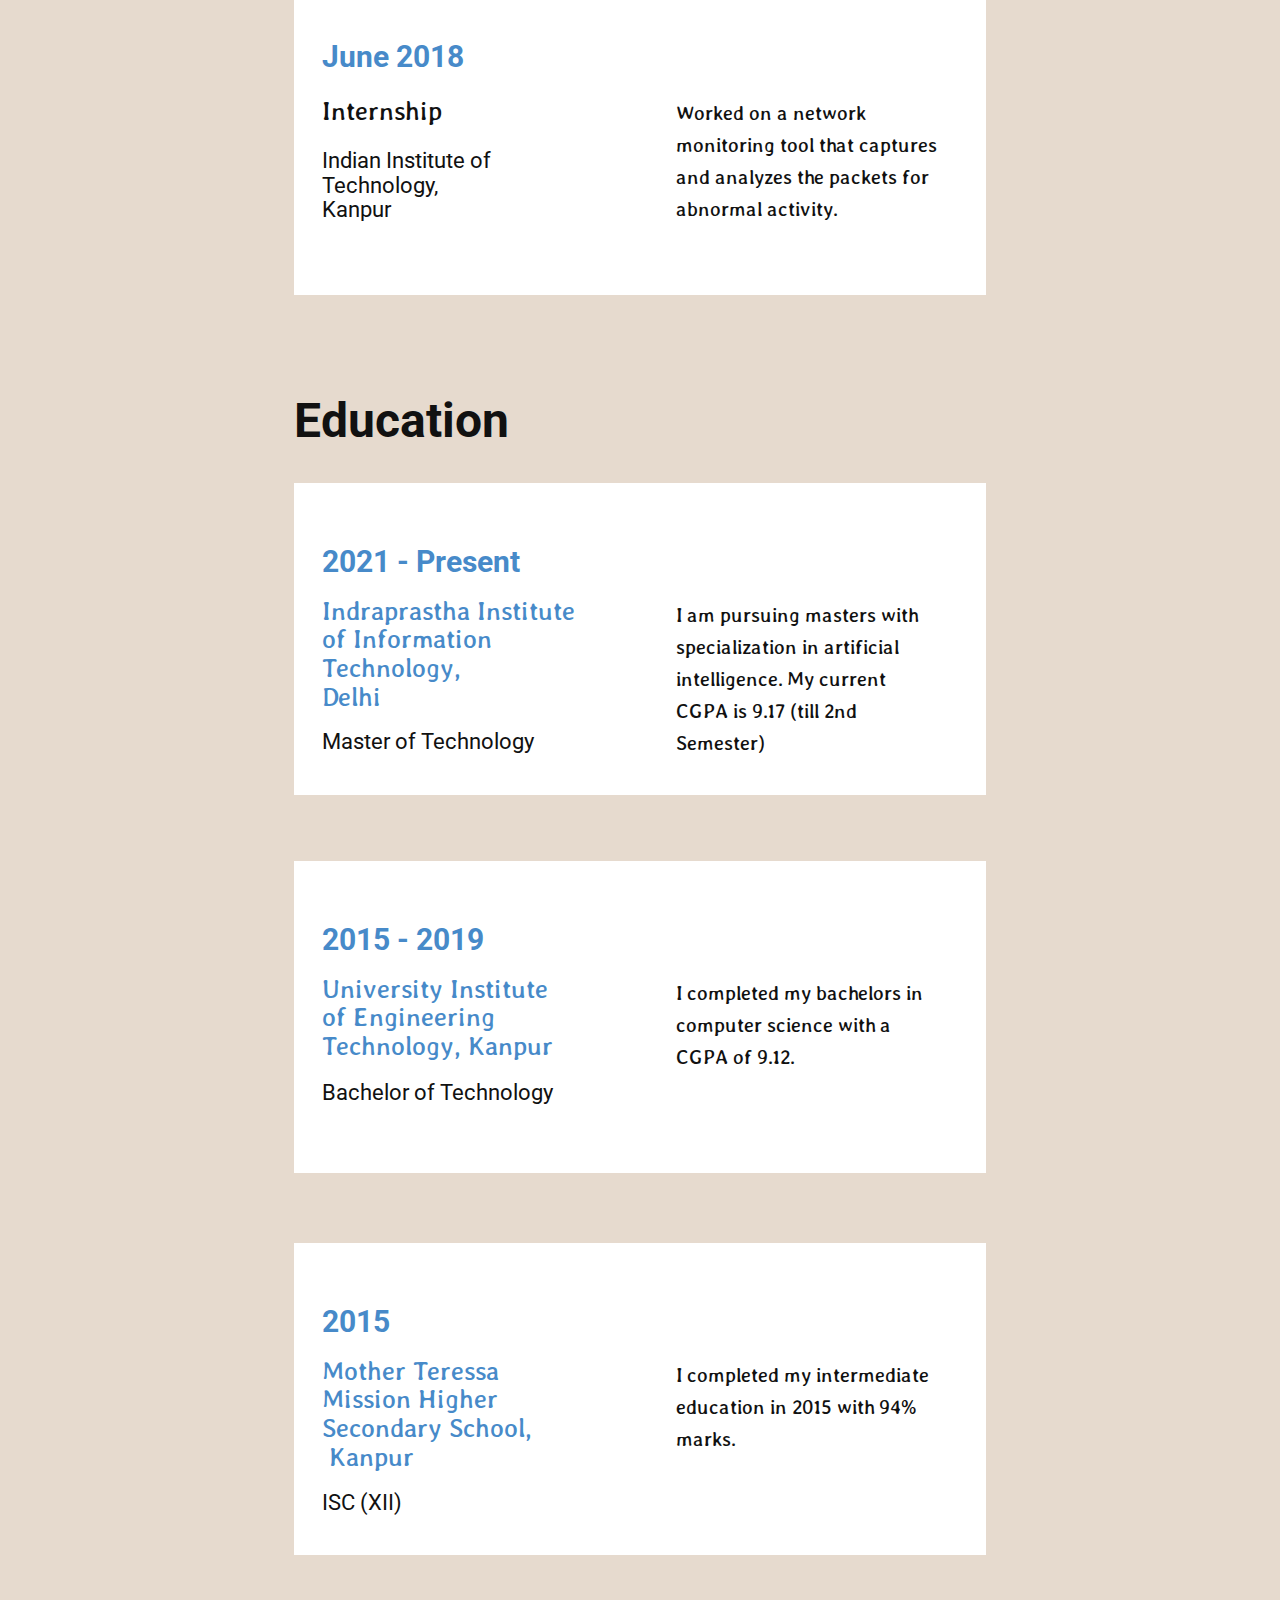
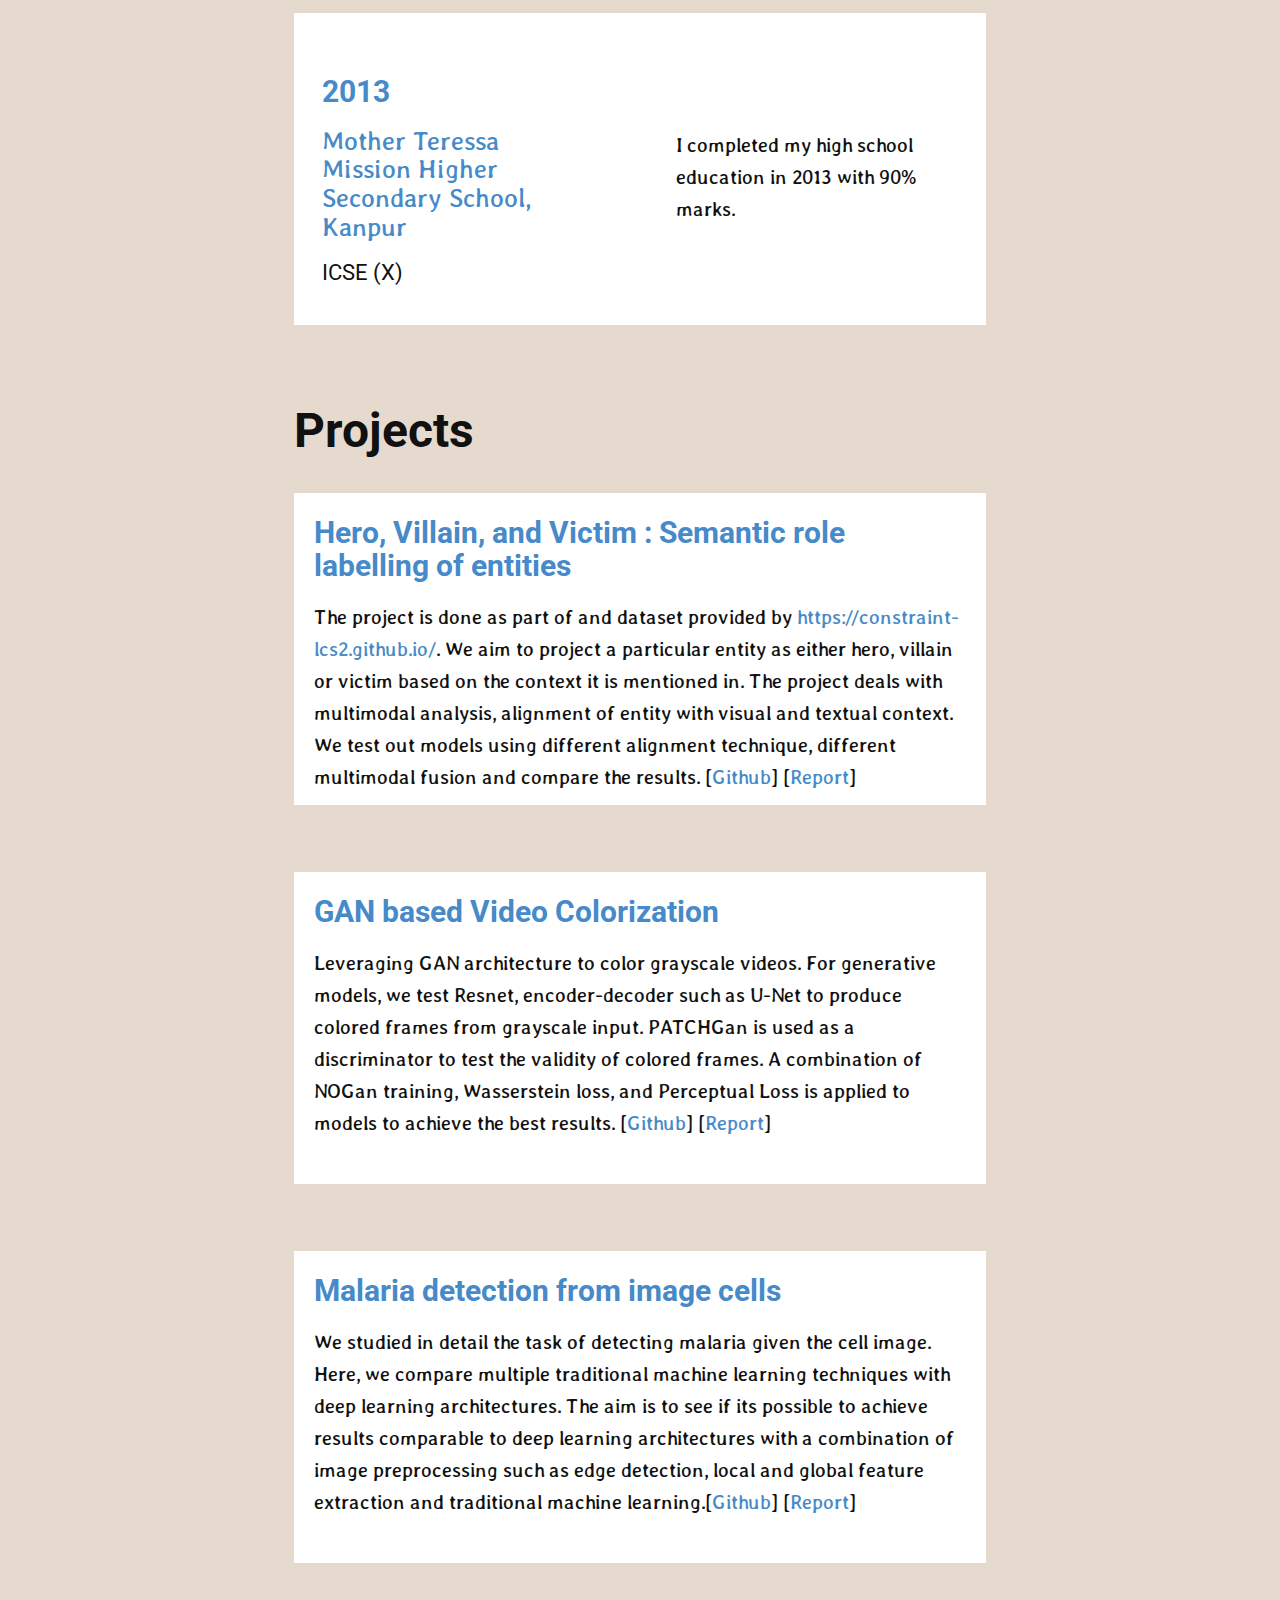
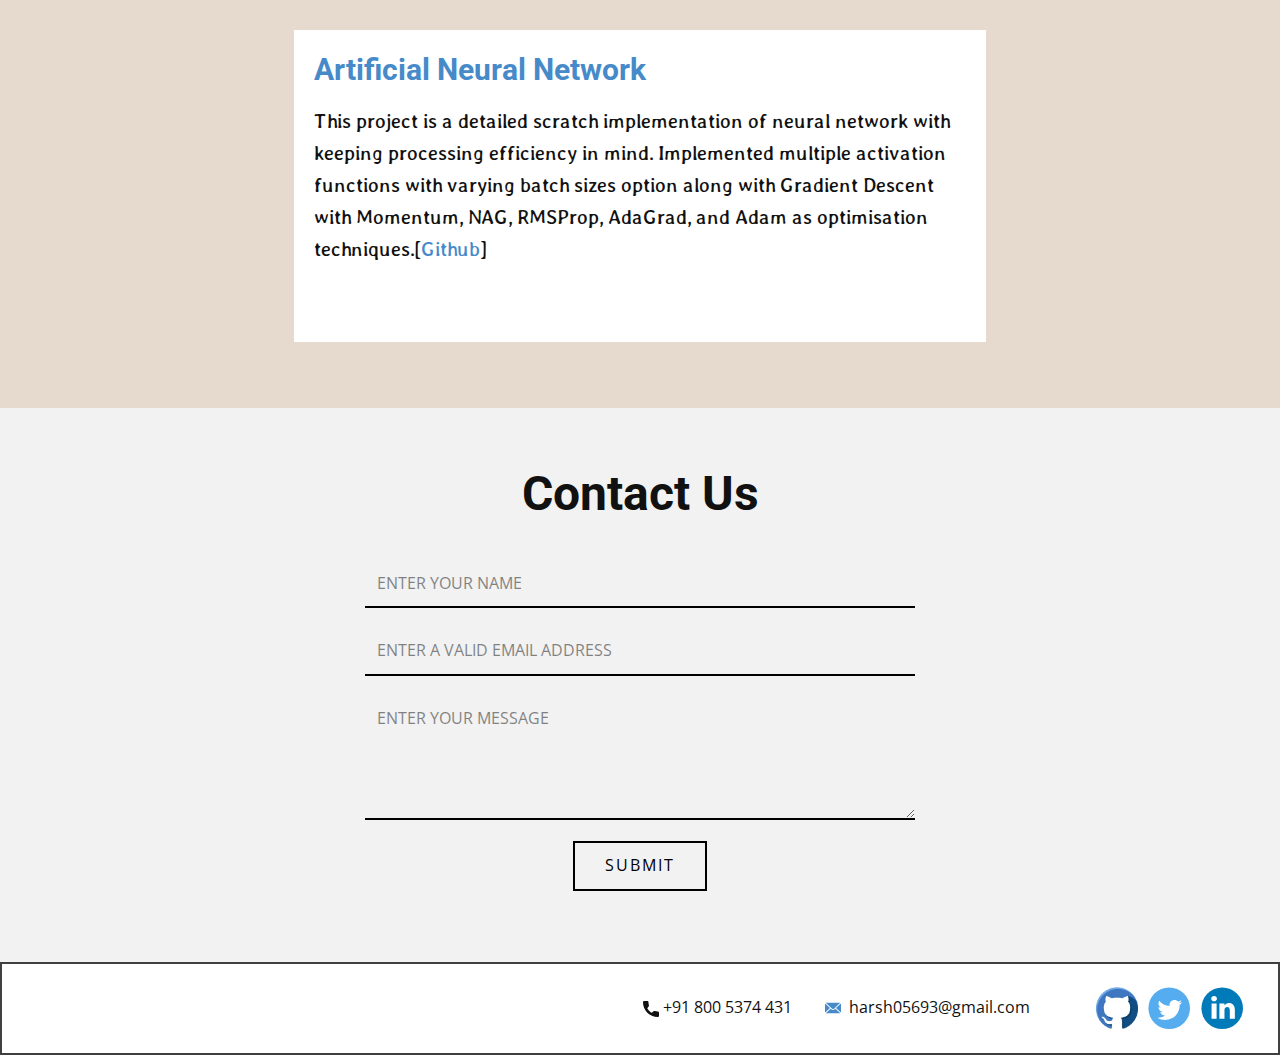
==== commit bee5457e: "Update index.html" ====
--- a/index.html
+++ b/index.html
@@ -51,7 +51,7 @@
 </li><li class="u-nav-item"><a class="u-border-2 u-border-active-palette-1-base u-border-grey-90 u-border-hover-palette-1-base u-border-no-left u-border-no-right u-border-no-top u-button-style u-nav-link u-text-active-palette-1-base u-text-grey-90 u-text-hover-palette-1-base" href="Home.html#sec-2f54" data-page-id="231396813" style="padding: 10px 0px;">Education</a>
 </li><li class="u-nav-item"><a class="u-border-2 u-border-active-palette-1-base u-border-grey-90 u-border-hover-palette-1-base u-border-no-left u-border-no-right u-border-no-top u-button-style u-nav-link u-text-active-palette-1-base u-text-grey-90 u-text-hover-palette-1-base" href="Home.html#sec-294a" data-page-id="231396813" style="padding: 10px 0px;">Projects</a>
 </li><li class="u-nav-item"><a class="u-border-2 u-border-active-palette-1-base u-border-grey-90 u-border-hover-palette-1-base u-border-no-left u-border-no-right u-border-no-top u-button-style u-nav-link u-text-active-palette-1-base u-text-grey-90 u-text-hover-palette-1-base" href="Home.html#sec-33ed" data-page-id="231396813" style="padding: 10px 0px;">Contact</a>
-</li><li class="u-nav-item"><a class="u-border-2 u-border-active-palette-1-base u-border-grey-90 u-border-hover-palette-1-base u-border-no-left u-border-no-right u-border-no-top u-button-style u-nav-link u-text-active-palette-1-base u-text-grey-90 u-text-hover-palette-1-base" href="https://drive.google.com/file/d/16ha3R_BGqZxnru7YpKHe1cpBrupu0yLo/view?usp=sharing" target="_blank" style="padding: 10px 0px;">Download CV</a>
+</li><li class="u-nav-item"><a class="u-border-2 u-border-active-palette-1-base u-border-grey-90 u-border-hover-palette-1-base u-border-no-left u-border-no-right u-border-no-top u-button-style u-nav-link u-text-active-palette-1-base u-text-grey-90 u-text-hover-palette-1-base" href="https://drive.google.com/file/d/1cTAAFOI_HNafPZ7-ANRxrbGtGlYkVgry/view?usp=sharing" target="_blank" style="padding: 10px 0px;">Download CV</a>
 </li></ul>
           </div>
           <div class="u-custom-menu u-nav-container-collapse">
@@ -220,21 +220,21 @@
         <div class="u-container-style u-group u-white u-group-2">
           <div class="u-container-layout u-container-layout-2">
             <h2 class="u-align-center-xs u-align-left-lg u-align-left-md u-align-left-sm u-align-left-xl u-custom-font u-font-roboto u-subtitle u-text u-text-default u-text-palette-1-base u-text-4"> GAN based Video Colorization</h2>
-            <p class="u-align-center-xs u-align-left-lg u-align-left-md u-align-left-sm u-align-left-xl u-custom-font u-text u-text-5"> Leveraging GAN architecture to color grayscale videos. We test out a combination of models utilizing pretrained resnet, encoder-decoder such as U-Net, PATCHGan discriminator, NOGan training, Wasserstein loss, and Perceptual Loss&nbsp;[<a href="https://github.com/harsh21122/GANVideoColorization" class="u-active-none u-border-none u-btn u-button-link u-button-style u-hover-none u-none u-text-palette-1-base u-btn-4" target="_blank">Github</a>] [<a href="https://github.com/harsh21122/GANVideoColorization/blob/main/GANVideoColorization.pdf" class="u-active-none u-border-none u-btn u-button-link u-button-style u-hover-none u-none u-text-palette-1-base u-btn-5" target="_blank">Report</a>]
+            <p class="u-align-center-xs u-align-left-lg u-align-left-md u-align-left-sm u-align-left-xl u-custom-font u-text u-text-5">Leveraging GAN architecture to color grayscale videos. For generative models, we test Resnet, encoder-decoder such as U-Net to produce colored frames from grayscale input. PATCHGan is used as a discriminator to test the validity of colored frames. A combination of NOGan training, Wasserstein loss, and Perceptual Loss is applied to models to achieve the best results.&nbsp;[<a href="https://github.com/harsh21122/GANVideoColorization" class="u-active-none u-border-none u-btn u-button-link u-button-style u-hover-none u-none u-text-palette-1-base u-btn-4" target="_blank">Github</a>] [<a href="https://github.com/harsh21122/GANVideoColorization/blob/main/GANVideoColorization.pdf" class="u-active-none u-border-none u-btn u-button-link u-button-style u-hover-none u-none u-text-palette-1-base u-btn-5" target="_blank">Report</a>]
             </p>
           </div>
         </div>
         <div class="u-container-style u-group u-white u-group-3">
           <div class="u-container-layout u-container-layout-3">
             <h2 class="u-align-center-xs u-align-left-lg u-align-left-md u-align-left-sm u-align-left-xl u-custom-font u-font-roboto u-subtitle u-text u-text-default u-text-palette-1-base u-text-6"> Malaria detection from image cells</h2>
-            <p class="u-align-center-xs u-align-left-lg u-align-left-md u-align-left-sm u-align-left-xl u-custom-font u-text u-text-7">We studied in detail the task of detecting malaria given the image of cell. Here, we compare multiple traditional machine learning techniques with deep learning architecture. The aim is to see if its possible to achieve results comparable to deep learning architecture with a combination of image preprocessing such as edge detection, local and global feature extraction and traditional machine learning.[<a href="https://github.com/harsh21122/MalariaDetection" class="u-active-none u-border-none u-btn u-button-link u-button-style u-hover-none u-none u-text-palette-1-base u-btn-6" target="_blank">Github</a>] [<a href="https://github.com/harsh21122/MalariaDetection/blob/main/Report.pdf" class="u-active-none u-border-none u-btn u-button-link u-button-style u-hover-none u-none u-text-palette-1-base u-btn-7" target="_blank">Report</a>]
+            <p class="u-align-center-xs u-align-left-lg u-align-left-md u-align-left-sm u-align-left-xl u-custom-font u-text u-text-7">We studied in detail the task of detecting malaria given the cell image. Here, we compare multiple traditional machine learning techniques with deep learning architectures. The aim is to see if its possible to achieve results comparable to deep learning architectures with a combination of image preprocessing such as edge detection, local and global feature extraction and traditional machine learning.[<a href="https://github.com/harsh21122/MalariaDetection" class="u-active-none u-border-none u-btn u-button-link u-button-style u-hover-none u-none u-text-palette-1-base u-btn-6" target="_blank">Github</a>] [<a href="https://github.com/harsh21122/MalariaDetection/blob/main/Report.pdf" class="u-active-none u-border-none u-btn u-button-link u-button-style u-hover-none u-none u-text-palette-1-base u-btn-7" target="_blank">Report</a>]
             </p>
           </div>
         </div>
         <div class="u-container-style u-group u-white u-group-4">
           <div class="u-container-layout u-container-layout-4">
             <h2 class="u-align-center-xs u-align-left-lg u-align-left-md u-align-left-sm u-align-left-xl u-custom-font u-font-roboto u-subtitle u-text u-text-default u-text-palette-1-base u-text-8"> Artificial Neural Network</h2>
-            <p class="u-align-center-xs u-align-left-lg u-align-left-md u-align-left-sm u-align-left-xl u-custom-font u-text u-text-9">This project is a detailed scratch implemntation of neural network with keeping processing efficiency in mind. Implemented multiple activation function with varying batch sizes option along with Gradient Descent with Momentum, NAG, RMSProp, AdaGrad, and Adam as optimisation techniques.[<a href="https://github.com/harsh21122/NeuralNetwork" class="u-active-none u-border-none u-btn u-button-link u-button-style u-hover-none u-none u-text-palette-1-base u-btn-8" target="_blank">Github</a>]&nbsp;
+            <p class="u-align-center-xs u-align-left-lg u-align-left-md u-align-left-sm u-align-left-xl u-custom-font u-text u-text-9">This project is a detailed scratch implementation of neural network with keeping processing efficiency in mind. Implemented multiple activation functions with varying batch sizes option along with Gradient Descent with Momentum, NAG, RMSProp, AdaGrad, and Adam as optimisation techniques.[<a href="https://github.com/harsh21122/NeuralNetwork" class="u-active-none u-border-none u-btn u-button-link u-button-style u-hover-none u-none u-text-palette-1-base u-btn-8" target="_blank">Github</a>]&nbsp;
             </p>
           </div>
         </div>
@@ -319,4 +319,4 @@
         </a>
       </div></footer>
 
-</body></html>+</body></html>
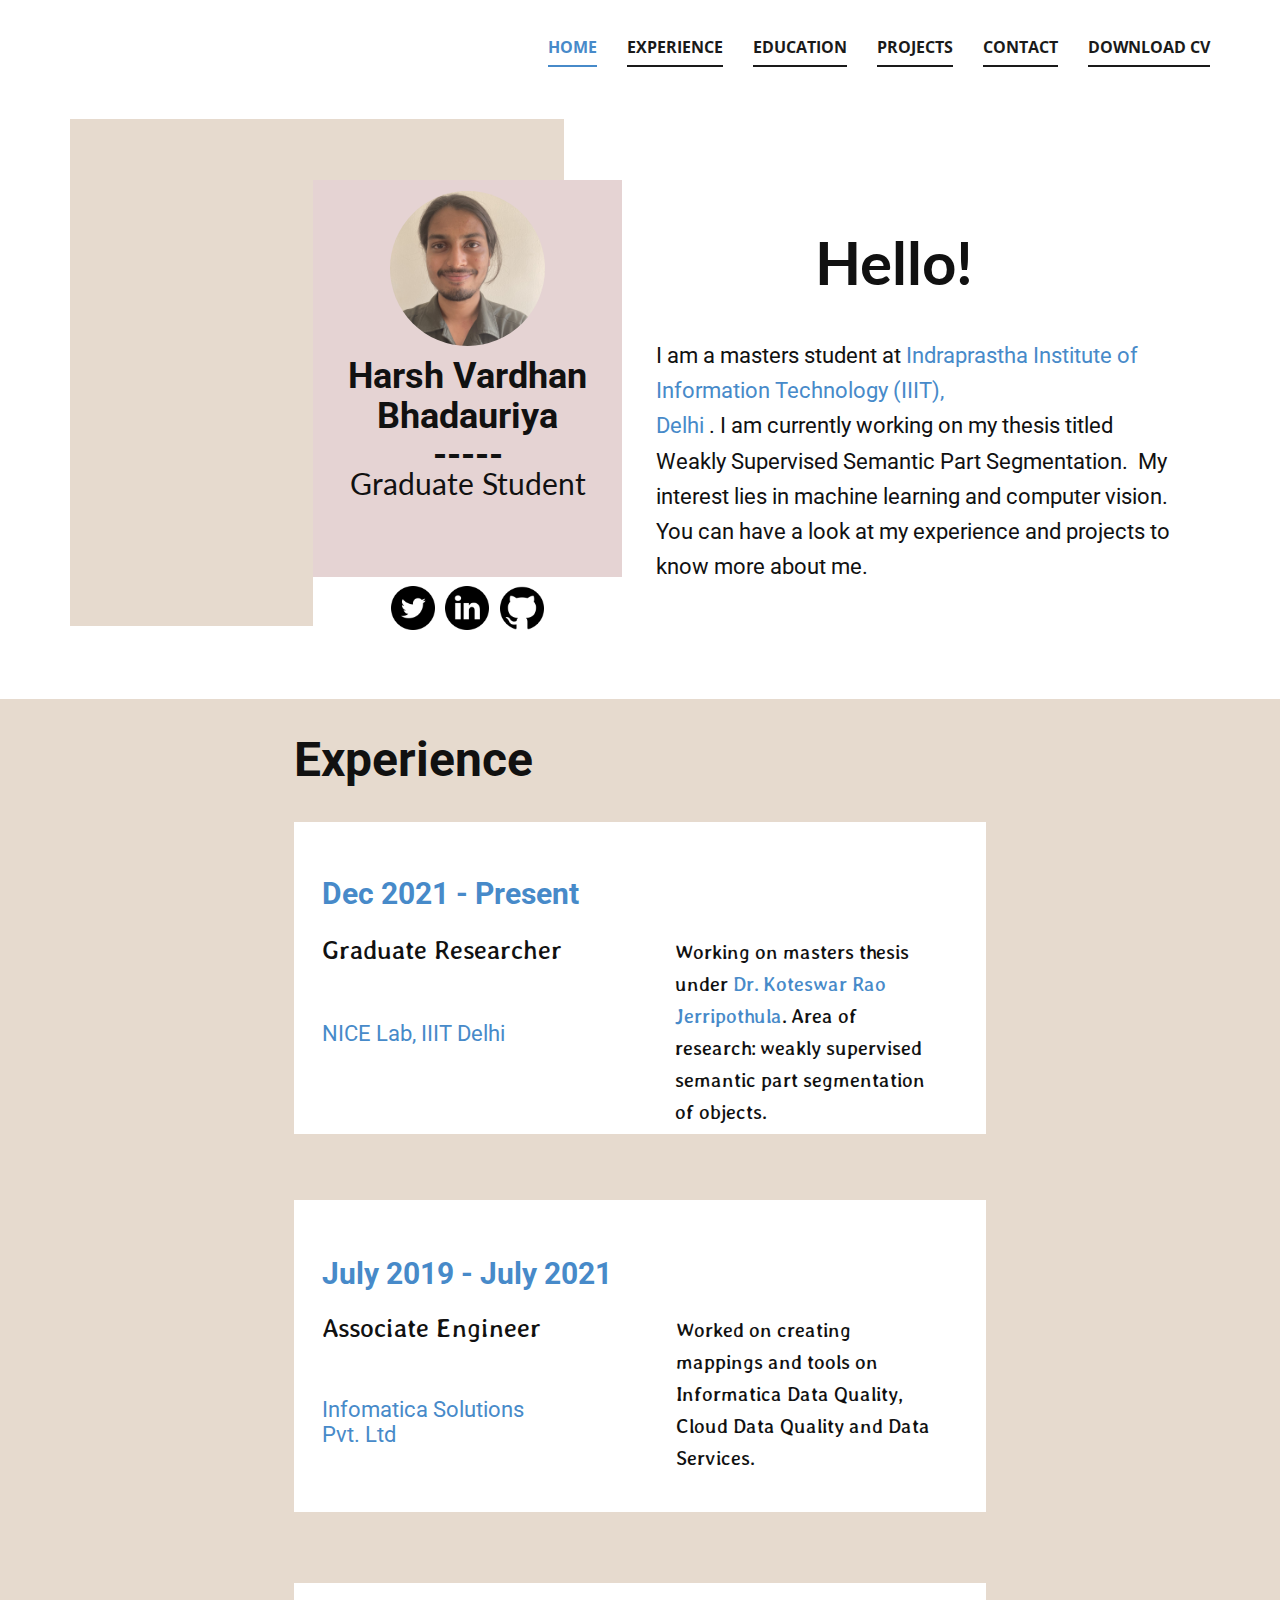
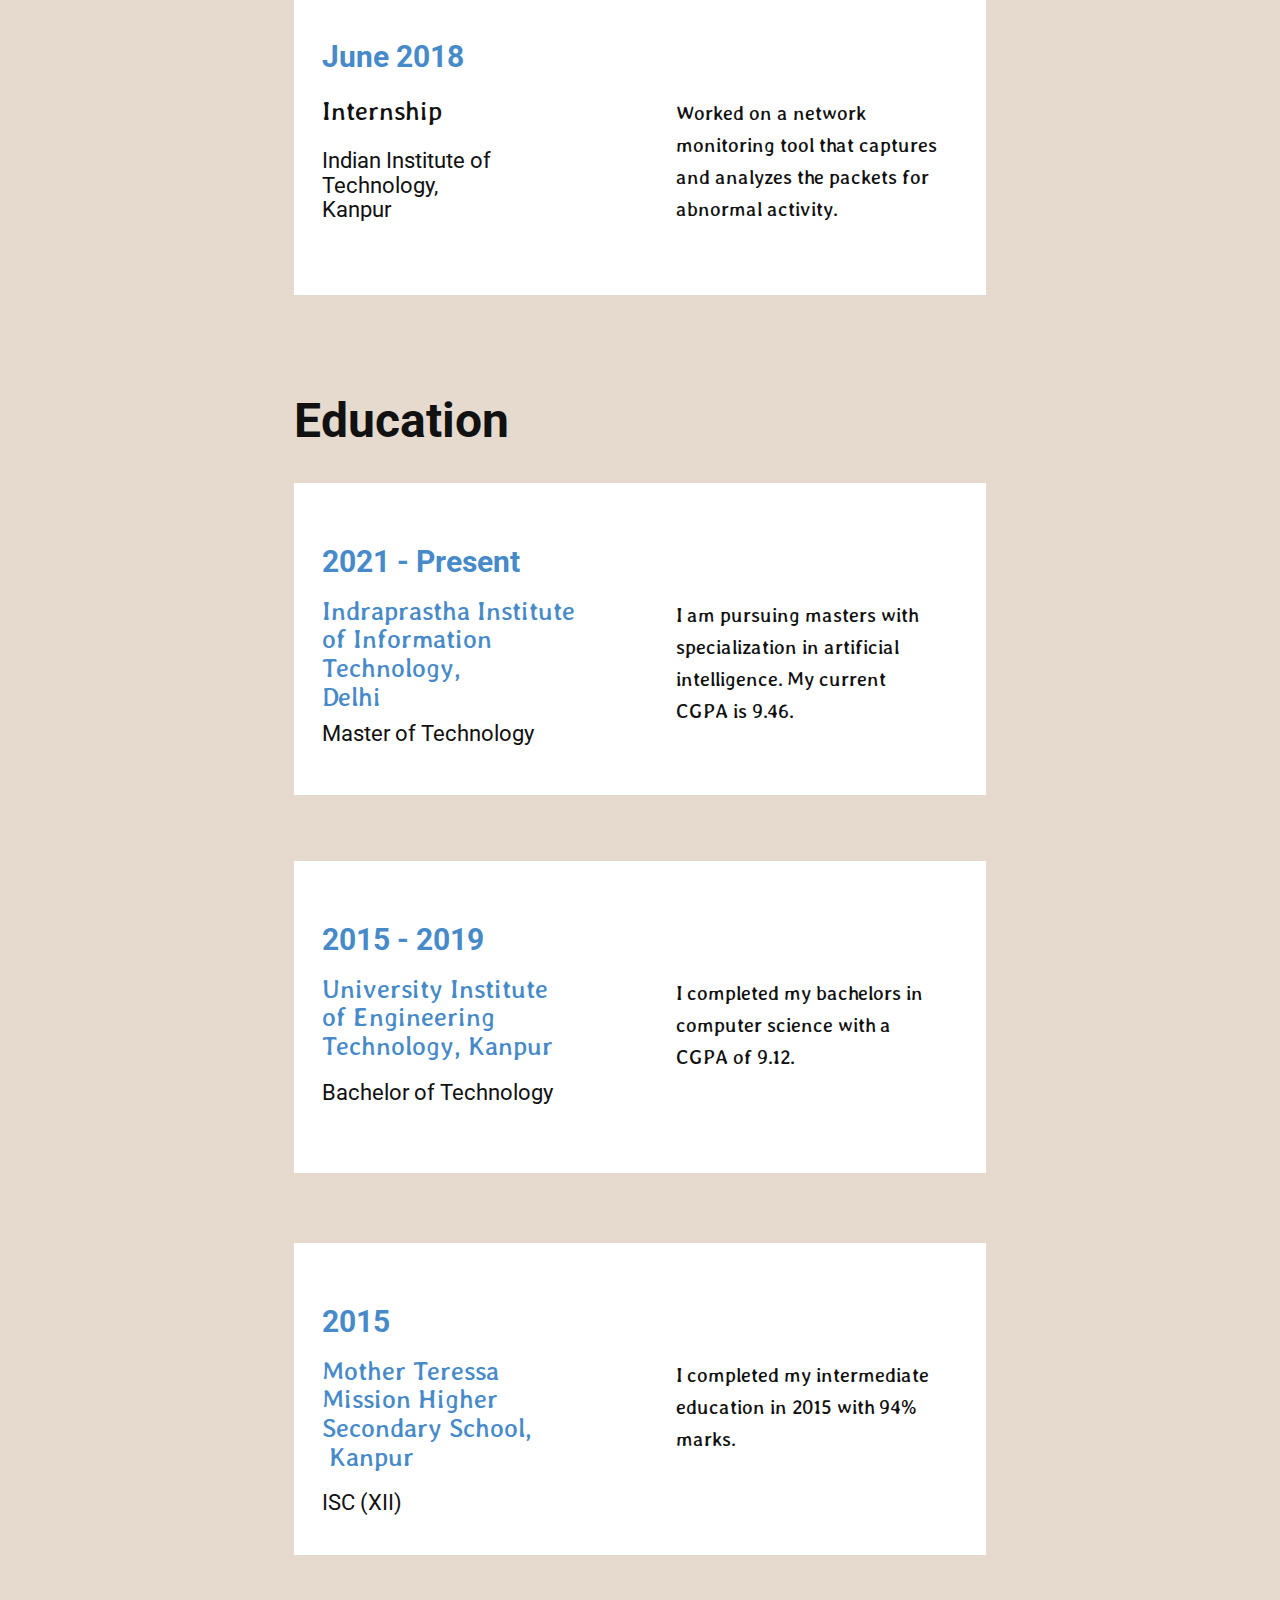
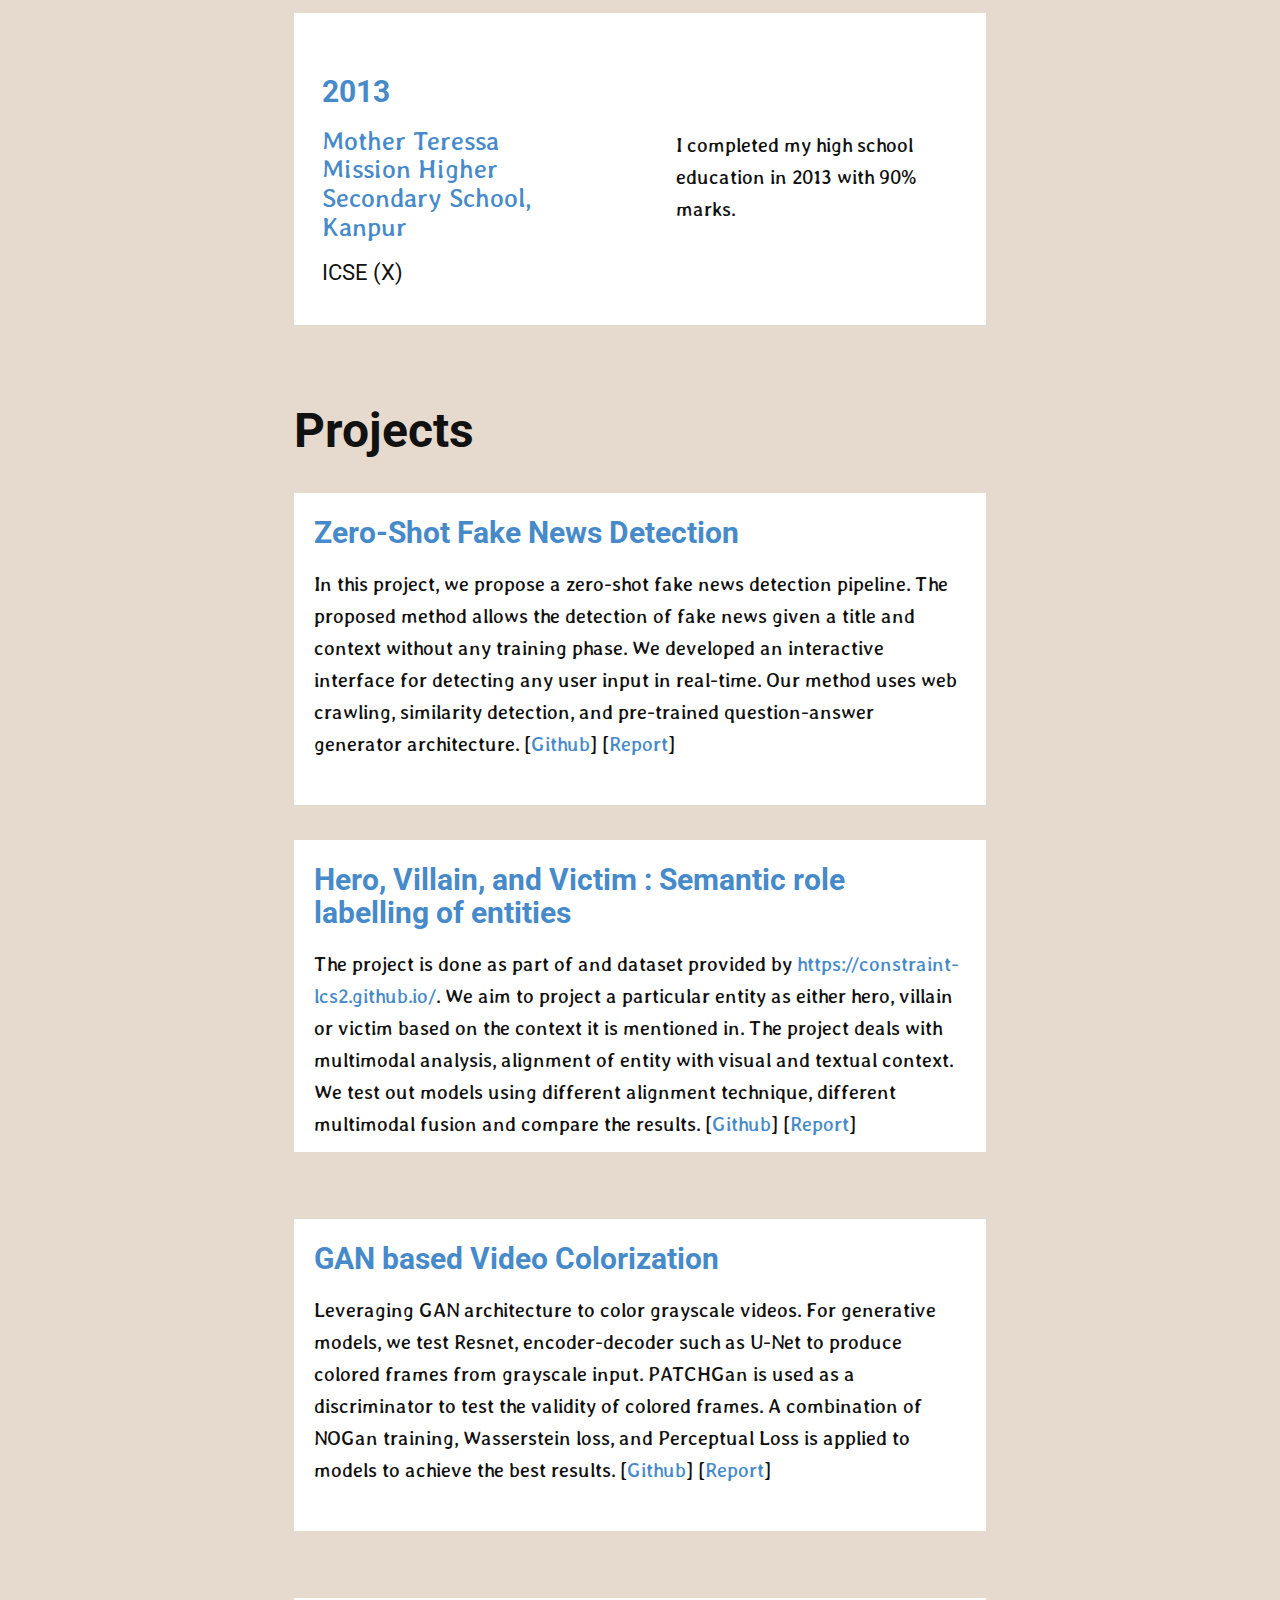
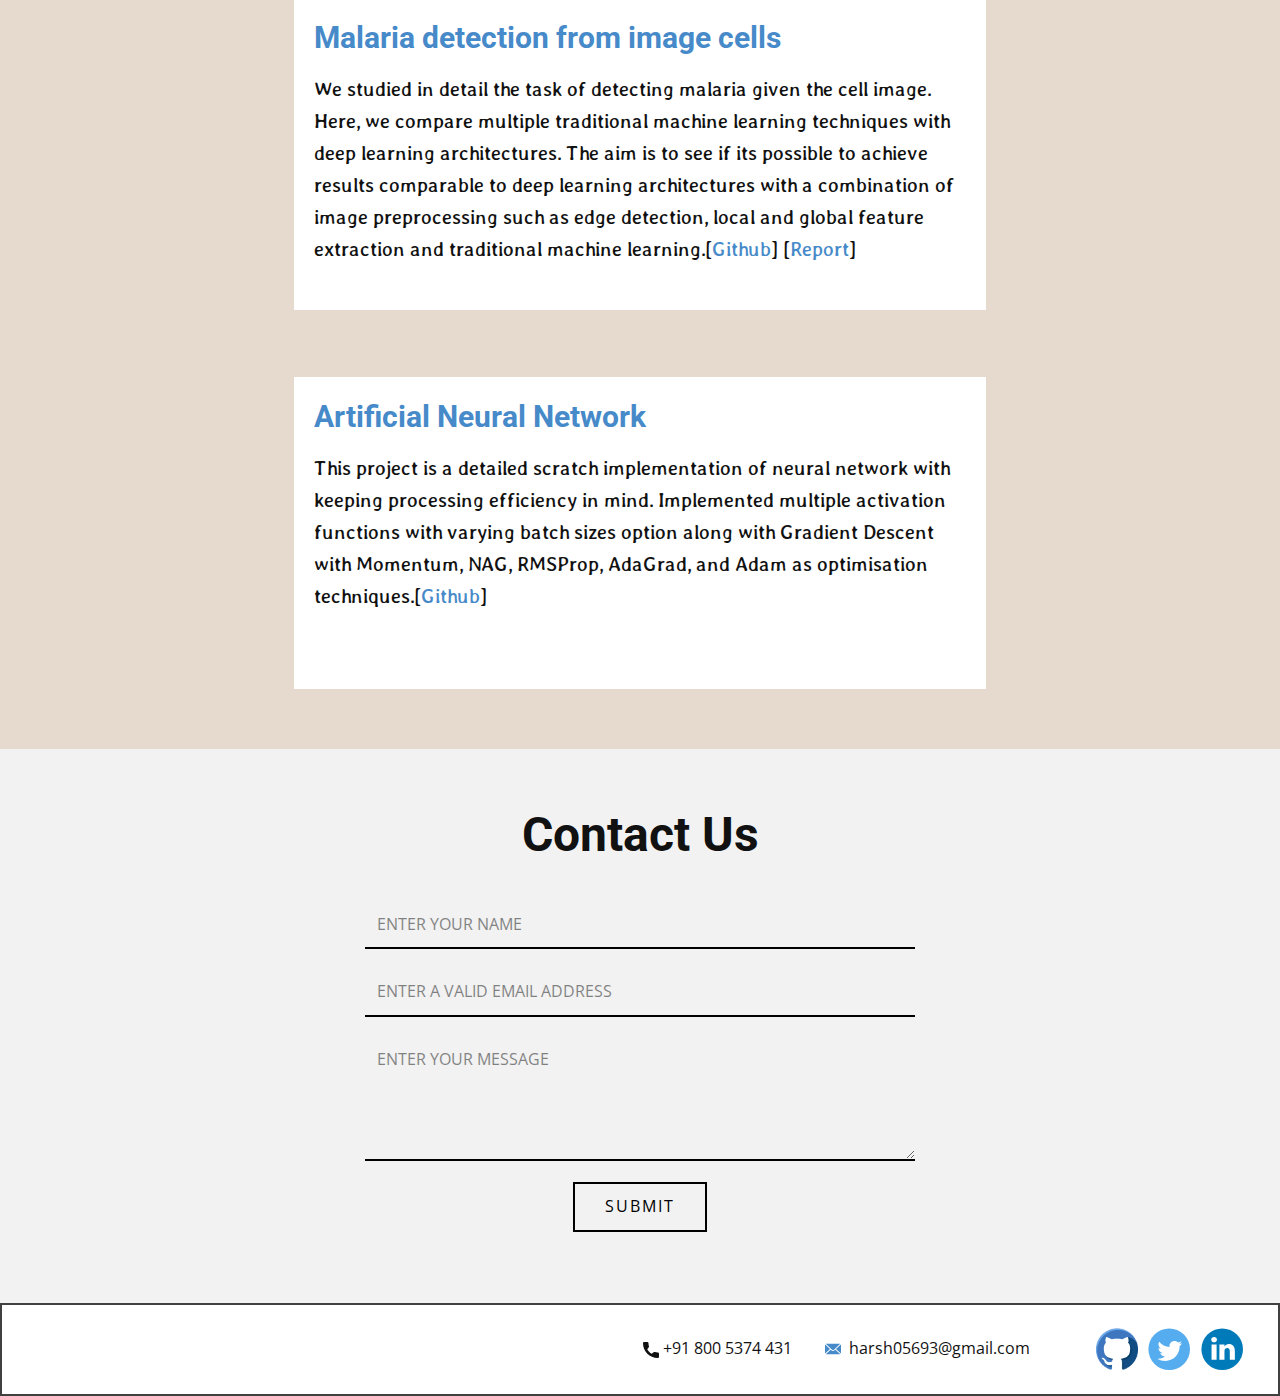
==== commit 78b6ced8: "Updated projects" ====
--- a/index.html
+++ b/index.html
@@ -51,7 +51,7 @@
 </li><li class="u-nav-item"><a class="u-border-2 u-border-active-palette-1-base u-border-grey-90 u-border-hover-palette-1-base u-border-no-left u-border-no-right u-border-no-top u-button-style u-nav-link u-text-active-palette-1-base u-text-grey-90 u-text-hover-palette-1-base" href="Home.html#sec-2f54" data-page-id="231396813" style="padding: 10px 0px;">Education</a>
 </li><li class="u-nav-item"><a class="u-border-2 u-border-active-palette-1-base u-border-grey-90 u-border-hover-palette-1-base u-border-no-left u-border-no-right u-border-no-top u-button-style u-nav-link u-text-active-palette-1-base u-text-grey-90 u-text-hover-palette-1-base" href="Home.html#sec-294a" data-page-id="231396813" style="padding: 10px 0px;">Projects</a>
 </li><li class="u-nav-item"><a class="u-border-2 u-border-active-palette-1-base u-border-grey-90 u-border-hover-palette-1-base u-border-no-left u-border-no-right u-border-no-top u-button-style u-nav-link u-text-active-palette-1-base u-text-grey-90 u-text-hover-palette-1-base" href="Home.html#sec-33ed" data-page-id="231396813" style="padding: 10px 0px;">Contact</a>
-</li><li class="u-nav-item"><a class="u-border-2 u-border-active-palette-1-base u-border-grey-90 u-border-hover-palette-1-base u-border-no-left u-border-no-right u-border-no-top u-button-style u-nav-link u-text-active-palette-1-base u-text-grey-90 u-text-hover-palette-1-base" href="https://drive.google.com/file/d/1cTAAFOI_HNafPZ7-ANRxrbGtGlYkVgry/view?usp=sharing" target="_blank" style="padding: 10px 0px;">Download CV</a>
+</li><li class="u-nav-item"><a class="u-border-2 u-border-active-palette-1-base u-border-grey-90 u-border-hover-palette-1-base u-border-no-left u-border-no-right u-border-no-top u-button-style u-nav-link u-text-active-palette-1-base u-text-grey-90 u-text-hover-palette-1-base" href="https://drive.google.com/file/d/1uuWBh66ro5EYmzzWKBkrgRYujcBopD7M/view?usp=sharing" target="_blank" style="padding: 10px 0px;">Download CV</a>
 </li></ul>
           </div>
           <div class="u-custom-menu u-nav-container-collapse">
@@ -167,9 +167,9 @@
               <a href="https://www.iiitd.ac.in/" class="u-active-none u-border-none u-btn u-button-link u-button-style u-hover-none u-none u-text-palette-1-base u-btn-1"> Indraprastha Institute&nbsp;<br>of Information&nbsp;<br>Techn​​ology,&nbsp;<br>Delh​i
               </a>
             </h2>
-            <p class="u-align-left-lg u-align-left-md u-align-left-sm u-align-left-xl u-custom-font u-text u-text-4"> I am pursuing masters with&nbsp;<br>specialization in artificial intelligence. My current CGPA is 9.17 (till 2nd Semester)
-            </p>
-            <h2 class="u-align-center-xs u-align-left-lg u-align-left-md u-align-left-sm u-align-left-xl u-custom-font u-font-roboto u-subtitle u-text u-text-default u-text-5">Master of Technology</h2>
+            <p class="u-align-left-lg u-align-left-md u-align-left-sm u-align-left-xl u-custom-font u-text u-text-4"> I am pursuing masters with&nbsp;<br>specialization in artificial intelligence. My current CGPA is 9.46.
+            </p>
+            <h2 class="u-align-center-xs u-align-left-lg u-align-left-md u-align-left-sm u-align-left-xl u-custom-font u-font-roboto u-subtitle u-text u-text-default u-text-5"><br>Master of Technology</h2>
           </div>
         </div>
         <div class="u-align-center-xs u-container-style u-group u-white u-group-2">
@@ -210,6 +210,15 @@
     <section class="u-clearfix u-custom-color-5 u-section-4" id="sec-294a">
       <div class="u-clearfix u-sheet u-sheet-1">
         <h1 class="u-align-left u-custom-font u-font-roboto u-text u-text-default u-text-1">Projects</h1>
+        <div class="u-container-style u-expanded-width-xs u-group u-white u-group-1">
+          <div class="u-container-layout u-container-layout-1">
+            <h2 class="u-align-center-xs u-align-left-lg u-align-left-md u-align-left-sm u-align-left-xl u-custom-font u-font-roboto u-subtitle u-text u-text-default u-text-palette-1-base u-text-2">Zero-Shot Fake News Detection</h2>
+            <p class="u-align-center-xs u-align-left-lg u-align-left-md u-align-left-sm u-align-left-xl u-custom-font u-text u-text-3">In this project, we propose a zero-shot fake news detection pipeline. The proposed method allows the detection of fake news given a title and context without any training phase. We developed an interactive interface for detecting any user input in real-time. 
+              Our method uses web crawling, similarity detection, and pre-trained question-answer generator architecture. 
+              [<a href="https://github.com/harsh21122/Zero-Shot-Fake-News-Detection" class="u-active-none u-border-none u-btn u-button-link u-button-style u-hover-none u-none u-text-palette-1-base u-btn-2" target="_blank">Github</a>] [<a href="https://github.com/harsh21122/Zero-Shot-Fake-News-Detection/blob/main/18_FinalReview/IR_endsem_report%20(1).pdf" class="u-active-none u-border-none u-btn u-button-link u-button-style u-hover-none u-none u-text-palette-1-base u-btn-3" target="_blank">Report</a>]
+            </p>
+          </div>
+        </div>
         <div class="u-container-style u-expanded-width-xs u-group u-white u-group-1">
           <div class="u-container-layout u-container-layout-1">
             <h2 class="u-align-center-xs u-align-left-lg u-align-left-md u-align-left-sm u-align-left-xl u-custom-font u-font-roboto u-subtitle u-text u-text-default u-text-palette-1-base u-text-2"> Hero, Villain, and Victim : Semantic role labelling of entities</h2>
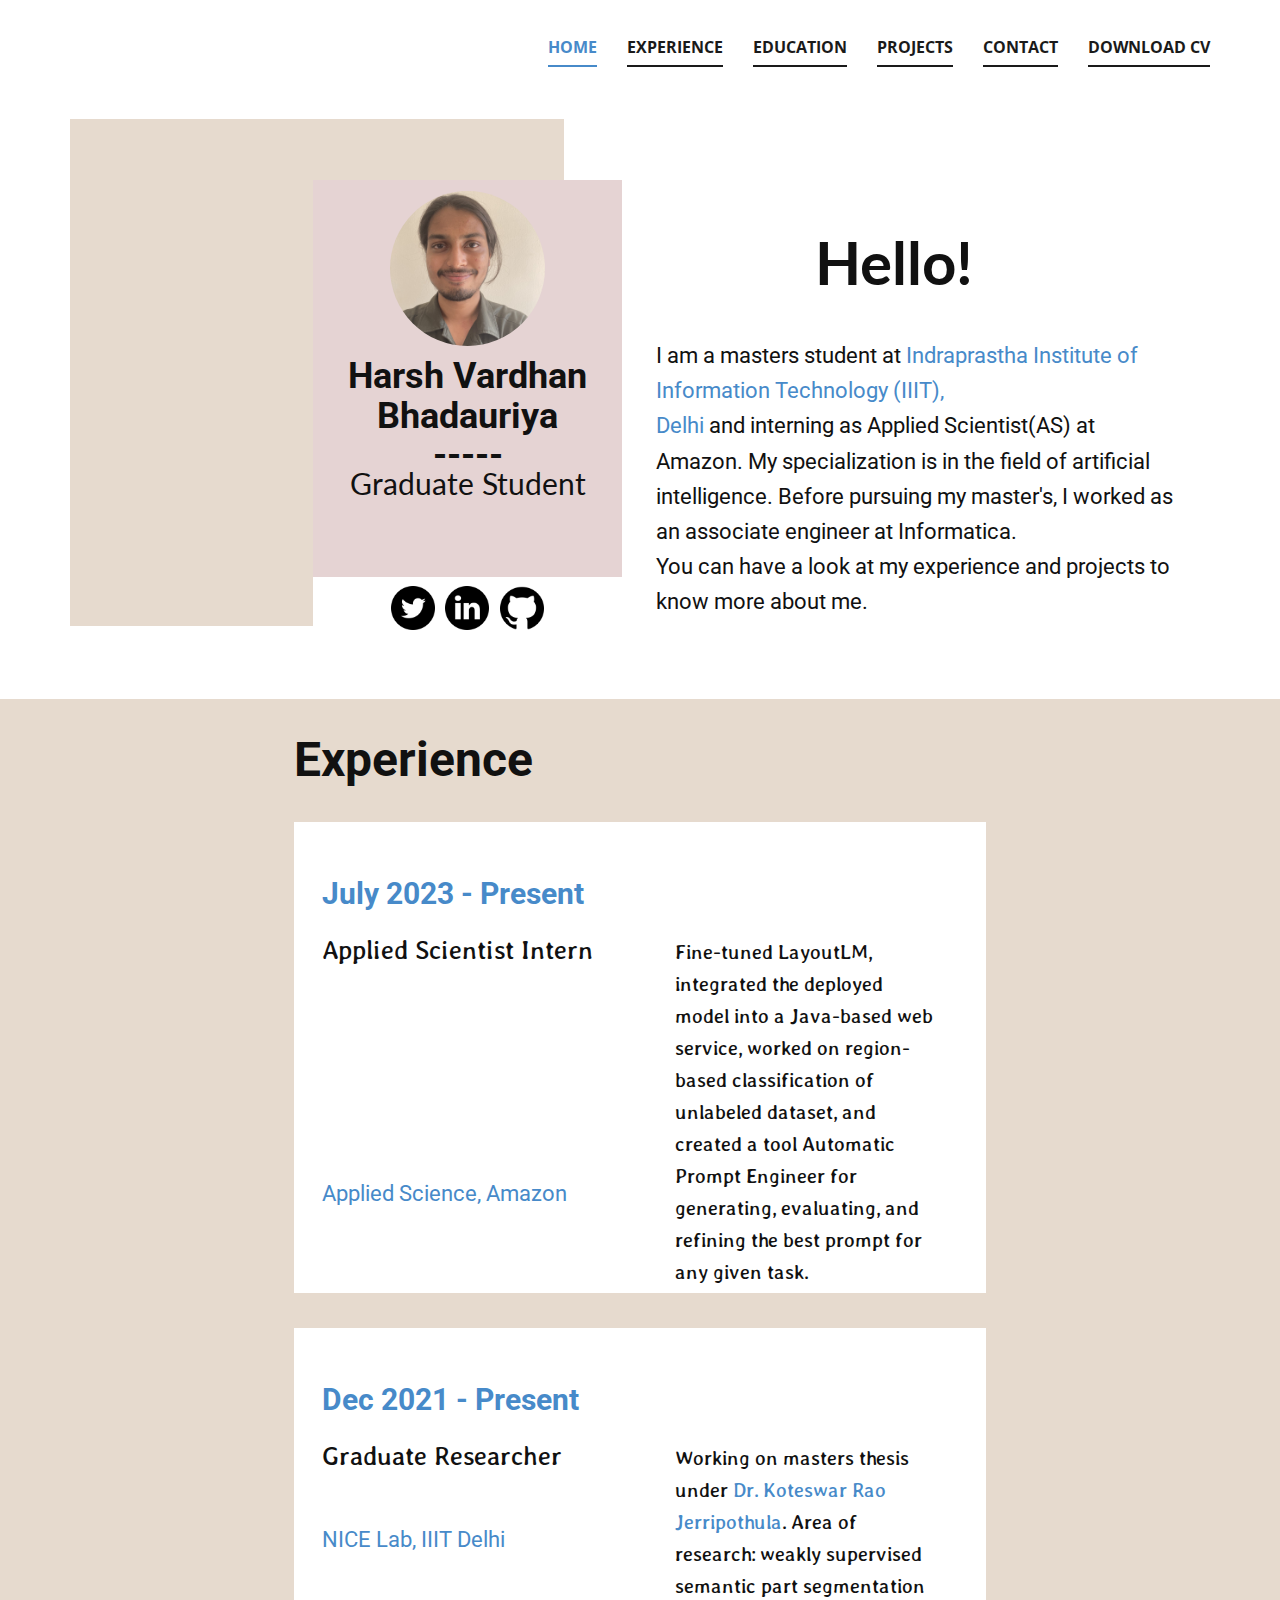
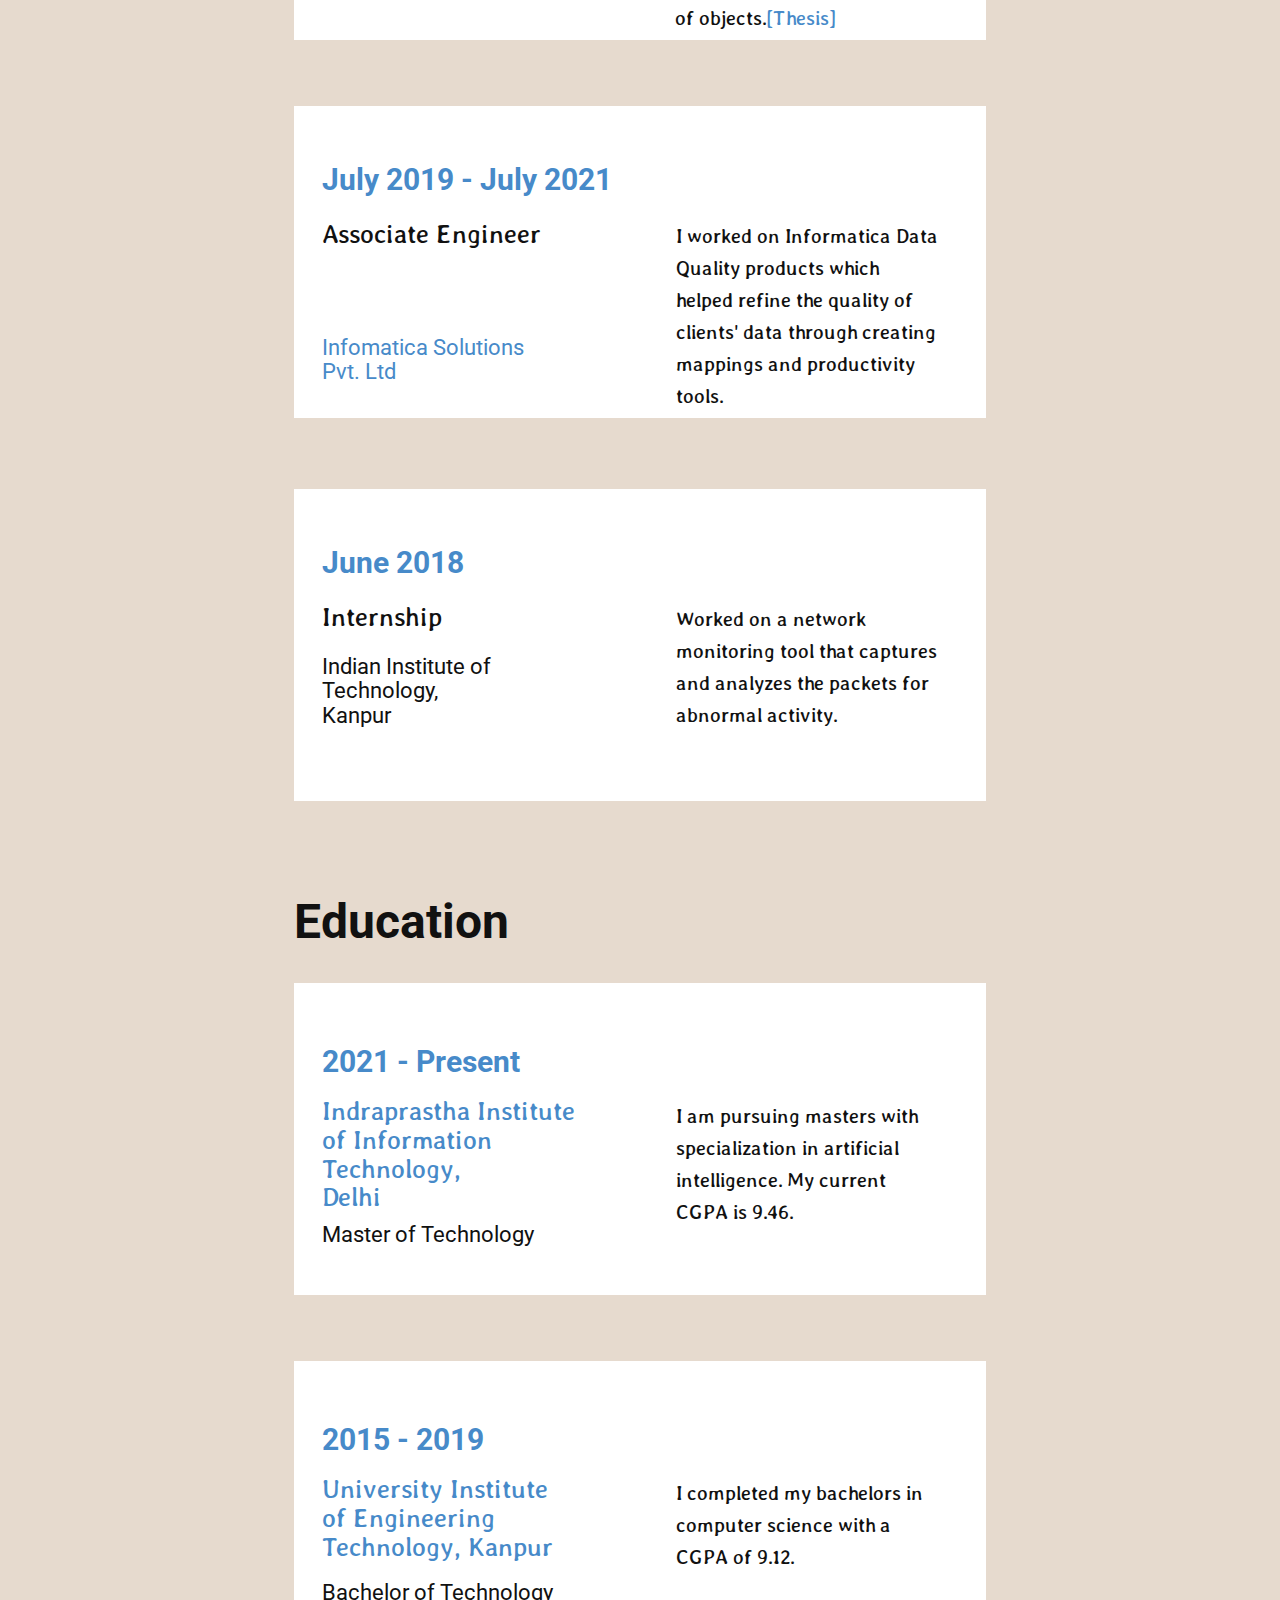
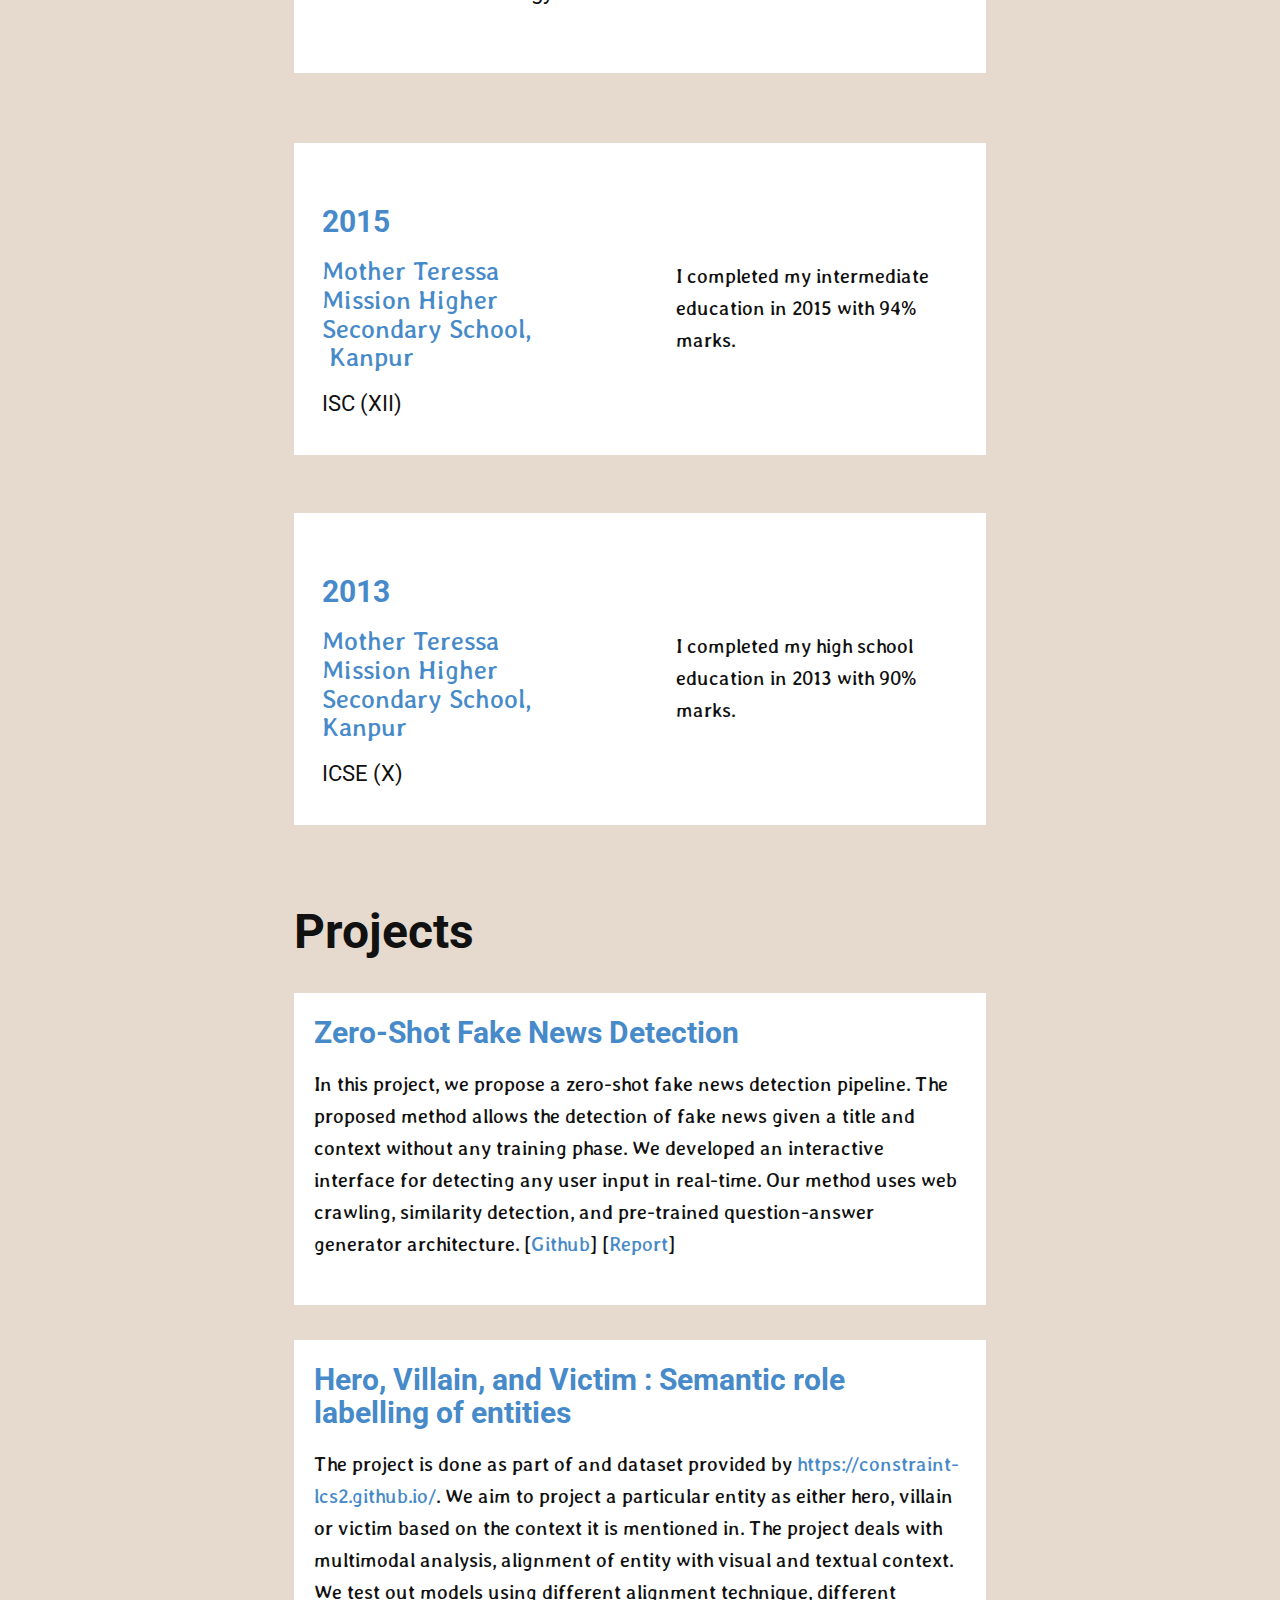
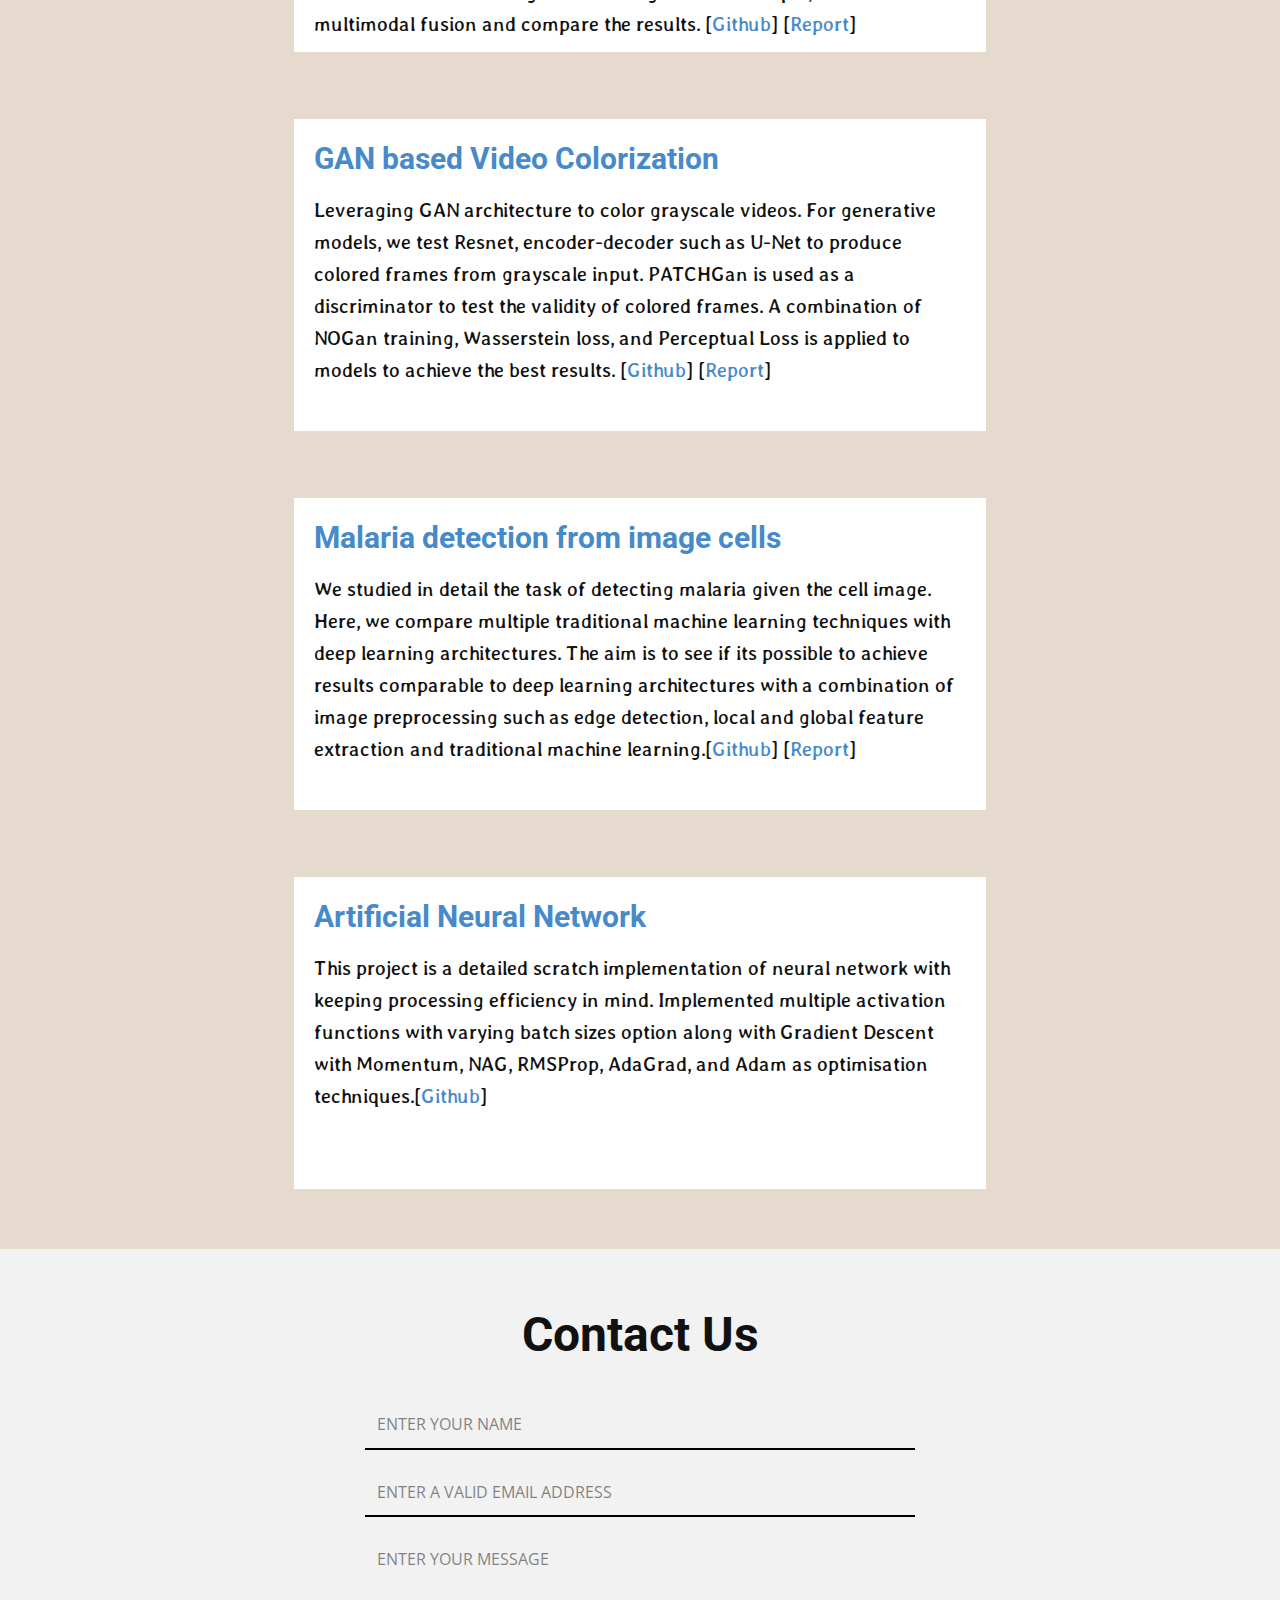
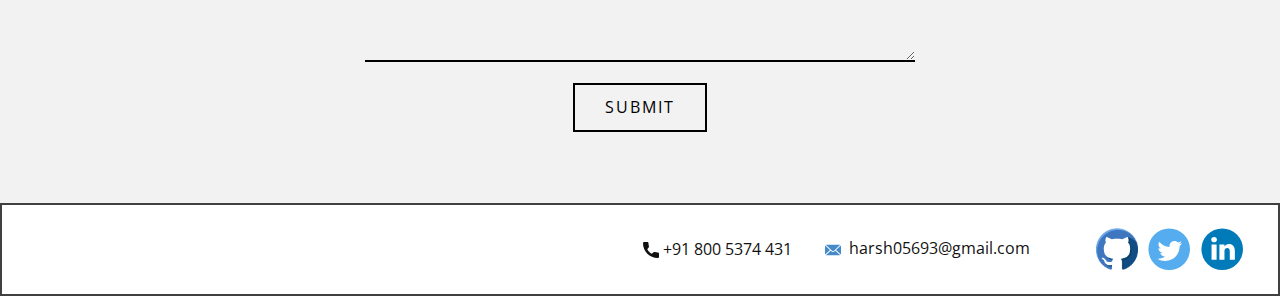
==== commit 7590646b: "updated resume, intern, and about me" ====
--- a/index.html
+++ b/index.html
@@ -51,7 +51,7 @@
 </li><li class="u-nav-item"><a class="u-border-2 u-border-active-palette-1-base u-border-grey-90 u-border-hover-palette-1-base u-border-no-left u-border-no-right u-border-no-top u-button-style u-nav-link u-text-active-palette-1-base u-text-grey-90 u-text-hover-palette-1-base" href="Home.html#sec-2f54" data-page-id="231396813" style="padding: 10px 0px;">Education</a>
 </li><li class="u-nav-item"><a class="u-border-2 u-border-active-palette-1-base u-border-grey-90 u-border-hover-palette-1-base u-border-no-left u-border-no-right u-border-no-top u-button-style u-nav-link u-text-active-palette-1-base u-text-grey-90 u-text-hover-palette-1-base" href="Home.html#sec-294a" data-page-id="231396813" style="padding: 10px 0px;">Projects</a>
 </li><li class="u-nav-item"><a class="u-border-2 u-border-active-palette-1-base u-border-grey-90 u-border-hover-palette-1-base u-border-no-left u-border-no-right u-border-no-top u-button-style u-nav-link u-text-active-palette-1-base u-text-grey-90 u-text-hover-palette-1-base" href="Home.html#sec-33ed" data-page-id="231396813" style="padding: 10px 0px;">Contact</a>
-</li><li class="u-nav-item"><a class="u-border-2 u-border-active-palette-1-base u-border-grey-90 u-border-hover-palette-1-base u-border-no-left u-border-no-right u-border-no-top u-button-style u-nav-link u-text-active-palette-1-base u-text-grey-90 u-text-hover-palette-1-base" href="https://drive.google.com/file/d/1uuWBh66ro5EYmzzWKBkrgRYujcBopD7M/view?usp=sharing" target="_blank" style="padding: 10px 0px;">Download CV</a>
+</li><li class="u-nav-item"><a class="u-border-2 u-border-active-palette-1-base u-border-grey-90 u-border-hover-palette-1-base u-border-no-left u-border-no-right u-border-no-top u-button-style u-nav-link u-text-active-palette-1-base u-text-grey-90 u-text-hover-palette-1-base" href="https://drive.google.com/file/d/14d1QZbUSRVWzQxZyU8upAGlIxcI0jRkZ/view?usp=sharing" target="_blank" style="padding: 10px 0px;">Download CV</a>
 </li></ul>
           </div>
           <div class="u-custom-menu u-nav-container-collapse">
@@ -108,7 +108,7 @@
                     <div class="u-container-layout u-valign-bottom-xs u-container-layout-5">
                       <h1 class="u-align-center u-custom-font u-font-lato u-text u-text-default u-text-3">Hello!</h1>
                       <p class="u-align-left u-custom-font u-font-roboto u-text u-text-4">I am a masters student at&nbsp;<a href="https://www.iiitd.ac.in/" class="u-active-none u-border-none u-btn u-button-link u-button-style u-hover-none u-none u-text-palette-1-base u-btn-1" target="_blank">Indraprastha Institute of Information Technology (IIIT),&nbsp;<br>Delh​i
-                        </a>. I am currently working on my thesis titled Weakly Supervised Semantic Part Segmentation.&nbsp; My interest lies in machine learning and computer vision.&nbsp;<br>You can have a look at my experience and projects to know more about me.
+                        </a> and interning as Applied Scientist(AS) at Amazon. My specialization is in the field of artificial intelligence. Before pursuing my master's, I worked as an associate engineer at Informatica.<br>You can have a look at my experience and projects to know more about me.
                       </p>
                     </div>
                   </div>
@@ -125,9 +125,22 @@
         </h1>
         <div class="u-align-center-xs u-container-style u-expanded-width-sm u-expanded-width-xs u-group u-white u-group-1">
           <div class="u-container-layout u-container-layout-1">
+            <h2 class="u-align-left-lg u-align-left-md u-align-left-sm u-align-left-xl u-custom-font u-font-roboto u-subtitle u-text u-text-default u-text-palette-1-base u-text-2">July 2023 - Present</h2>
+            
+            <h2 class="u-align-left-lg u-align-left-md u-align-left-sm u-align-left-xl u-custom-font u-subtitle u-text u-text-3">Applied Scientist Intern</h2>
+            
+            <p class="u-align-left-lg u-align-left-md u-align-left-sm u-align-left-xl u-custom-font u-text u-text-4">Fine-tuned LayoutLM, integrated the deployed model into a Java-based web service, worked on region-based classification of unlabeled dataset, and created a tool Automatic Prompt Engineer for generating, evaluating, and refining the best prompt for any given task.
+            </p>
+            <h2 class="u-align-left-lg u-align-left-md u-align-left-sm u-align-left-xl u-custom-font u-font-roboto u-subtitle u-text u-text-default u-text-5">
+              <a href="https://www.amazon.jobs/en/landing_pages/ops-tech-applied-science" class="u-active-none u-border-none u-btn u-button-link u-button-style u-hover-none u-none u-text-palette-1-base u-btn-2" target="_blank"> Applied Science, Amazon</a>
+            </h2>
+          </div>
+        </div>
+        <div class="u-align-center-xs u-container-style u-expanded-width-sm u-expanded-width-xs u-group u-white u-group-1">
+          <div class="u-container-layout u-container-layout-1">
             <h2 class="u-align-left-lg u-align-left-md u-align-left-sm u-align-left-xl u-custom-font u-font-roboto u-subtitle u-text u-text-default u-text-palette-1-base u-text-2">Dec 2021​ - Present</h2>
             <h2 class="u-align-left-lg u-align-left-md u-align-left-sm u-align-left-xl u-custom-font u-subtitle u-text u-text-3"> Graduate Researcher</h2>
-            <p class="u-align-left-lg u-align-left-md u-align-left-sm u-align-left-xl u-custom-font u-text u-text-4"> Working on masters thesis under <a href="https://sites.google.com/site/koteswarraojerripothula/home" class="u-active-none u-border-none u-btn u-button-link u-button-style u-hover-none u-none u-text-palette-1-base u-btn-1" target="_blank">Dr. Koteswar Rao Jerripothula</a>. Area of research: weakly supervised semantic part segmentation of objects.&nbsp;
+            <p class="u-align-left-lg u-align-left-md u-align-left-sm u-align-left-xl u-custom-font u-text u-text-4"> Working on masters thesis under <a href="https://sites.google.com/site/koteswarraojerripothula/home" class="u-active-none u-border-none u-btn u-button-link u-button-style u-hover-none u-none u-text-palette-1-base u-btn-1" target="_blank">Dr. Koteswar Rao Jerripothula</a>. Area of research: weakly supervised semantic part segmentation of objects.<a href="https://drive.google.com/file/d/1BdKxWBSeOhPMvEMP36p7VHDUAFj7eZH3/view?usp=sharing" class="u-active-none u-border-none u-btn u-button-link u-button-style u-hover-none u-none u-text-palette-1-base u-btn-1" target="_blank">[Thesis]</a>&nbsp;
             </p>
             <h2 class="u-align-left-lg u-align-left-md u-align-left-sm u-align-left-xl u-custom-font u-font-roboto u-subtitle u-text u-text-default u-text-5">
               <a href="https://sites.google.com/site/koteswarraojerripothula/neatai-servolab" class="u-active-none u-border-none u-btn u-button-link u-button-style u-hover-none u-none u-text-palette-1-base u-btn-2" target="_blank"> NICE Lab, IIIT Delhi</a>
@@ -138,7 +151,7 @@
           <div class="u-container-layout u-container-layout-2">
             <h2 class="u-align-left-lg u-align-left-md u-align-left-sm u-align-left-xl u-custom-font u-font-roboto u-subtitle u-text u-text-default u-text-palette-1-base u-text-6">July 2019​ - July 2021</h2>
             <h2 class="u-align-left-lg u-align-left-md u-align-left-sm u-align-left-xl u-custom-font u-subtitle u-text u-text-7"> Associate Engineer</h2>
-            <p class="u-align-left-lg u-align-left-md u-align-left-sm u-align-left-xl u-custom-font u-text u-text-8"> Worked on creating mappings and tools on Informatica Data Quality, Cloud Data Quality and Data Services.</p>
+            <p class="u-align-left-lg u-align-left-md u-align-left-sm u-align-left-xl u-custom-font u-text u-text-8">I worked on Informatica Data Quality products which helped refine the quality of clients' data through creating mappings and productivity tools.</p>
             <h2 class="u-align-left-lg u-align-left-md u-align-left-sm u-align-left-xl u-custom-font u-font-roboto u-subtitle u-text u-text-default u-text-9">
               <a href="https://www.informatica.com/in/" class="u-active-none u-border-none u-btn u-button-link u-button-style u-hover-none u-none u-text-palette-1-base u-btn-3" target="_blank"> Infomatica Solutions&nbsp;<br>Pvt. Ltd
               </a>
